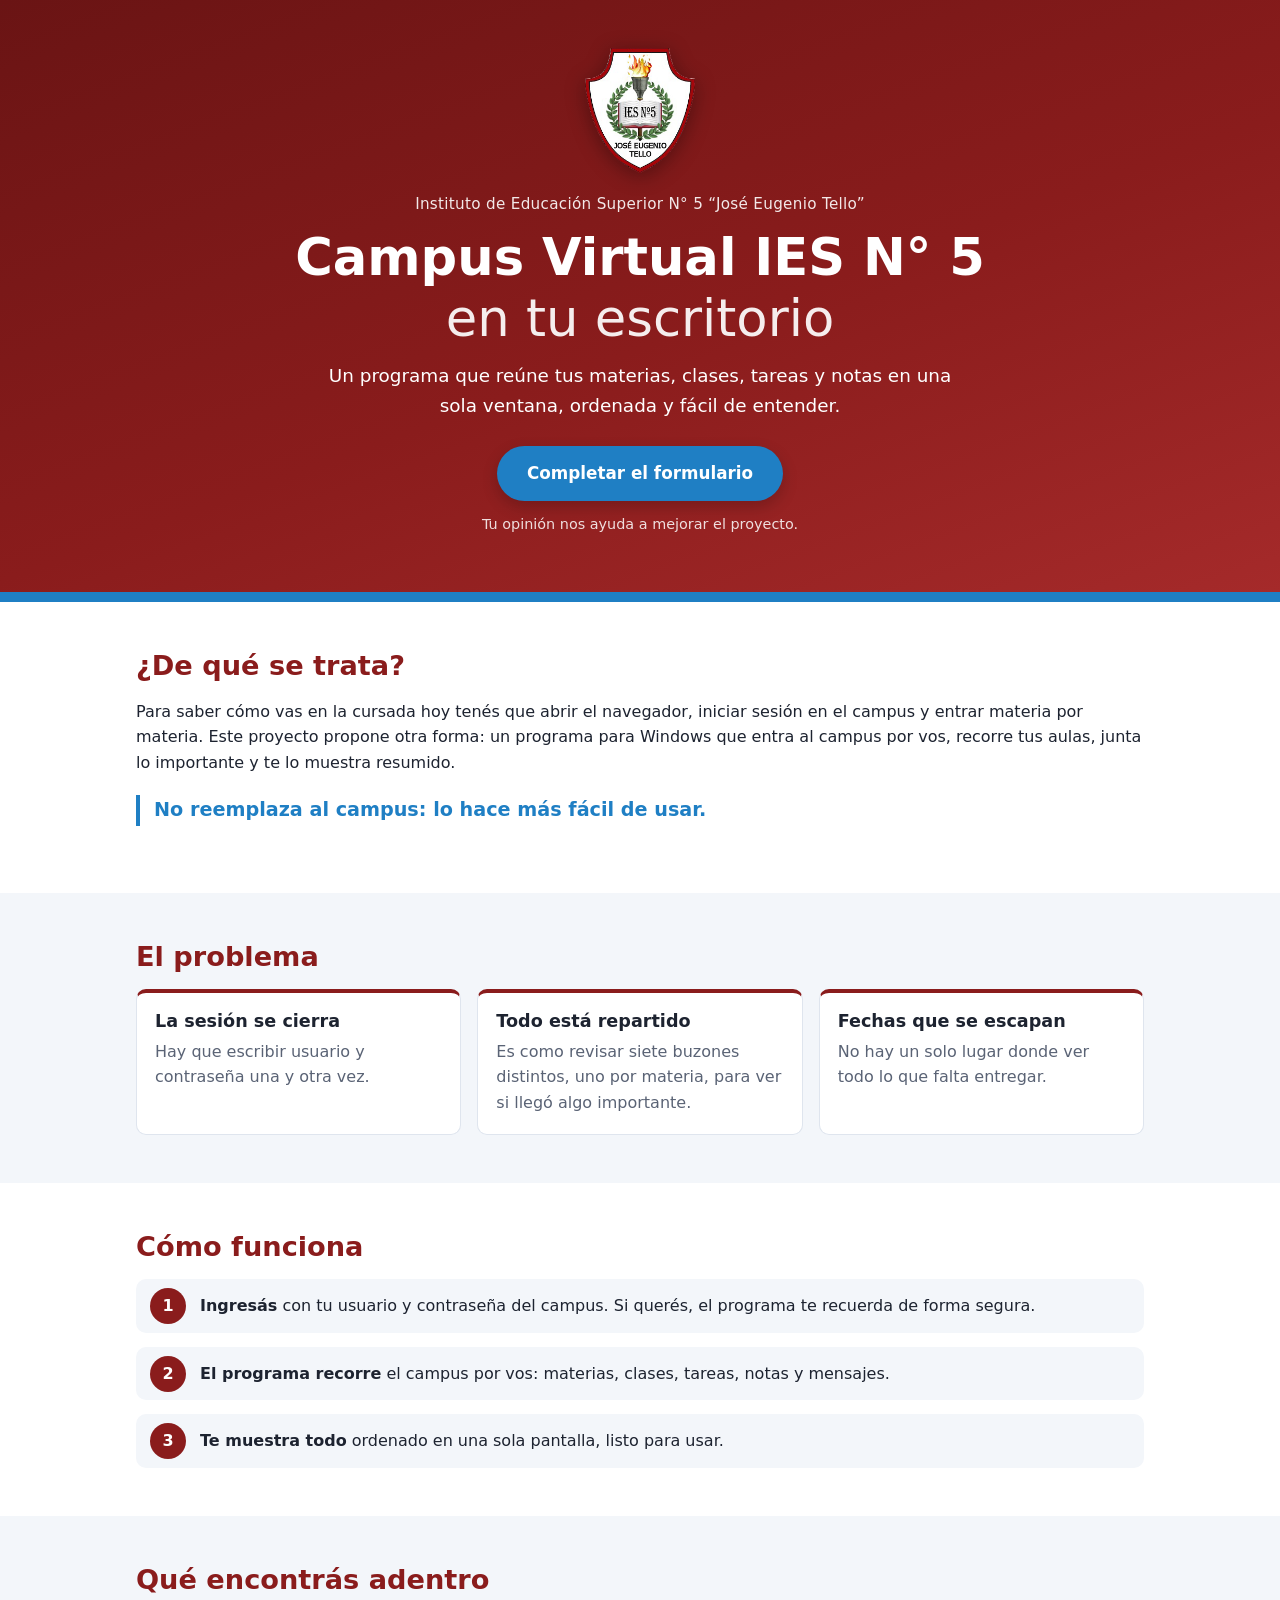
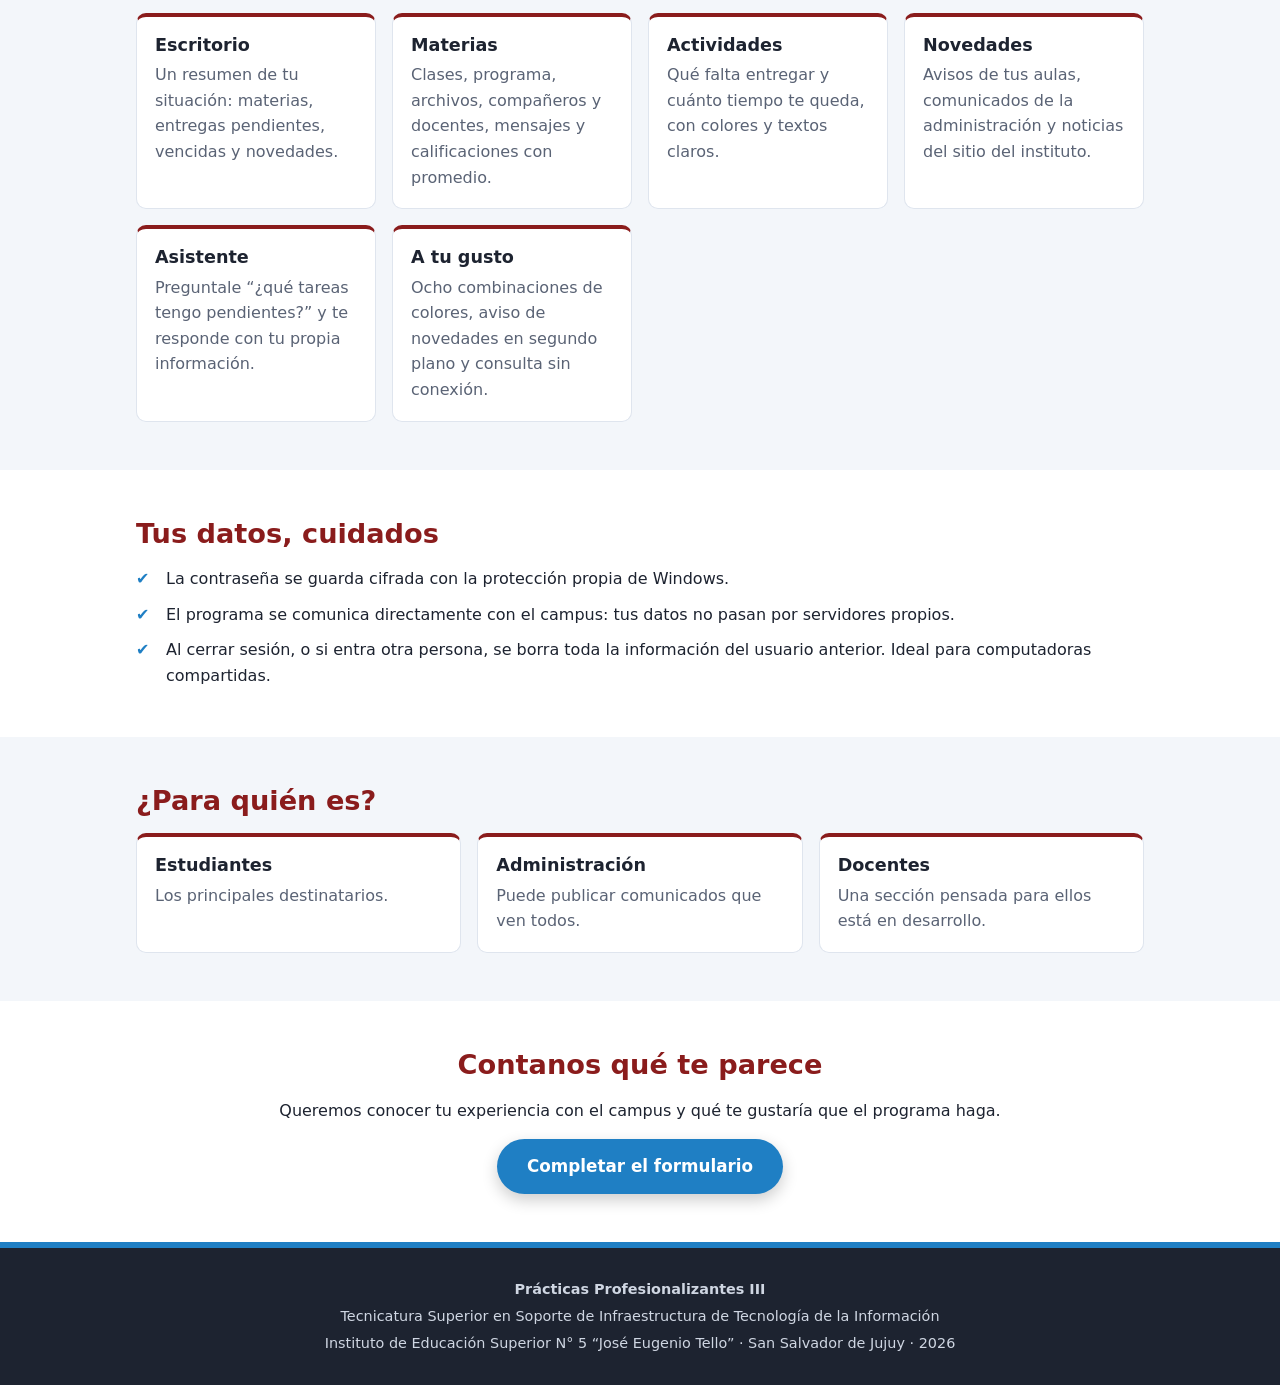
==== index.html @ 317dac7a "Página informativa del proyecto Campus Virtual IES N° 5 Co-Authored-By: Claude Opus 5.5 <noreply@ant" ====
<!doctype html>
<html lang="es">
<head>
<meta charset="utf-8">
<meta name="viewport" content="width=device-width, initial-scale=1">
<title>Campus Virtual IES N° 5 — Aplicación de escritorio</title>
<meta name="description" content="Proyecto de Prácticas Profesionalizantes III: una aplicación que reúne en una sola ventana el Campus Virtual del IES N° 5 José Eugenio Tello.">
<link rel="icon" href="escudo_ies5.png">
<link rel="stylesheet" href="estilos.css">
</head>
<body>

<header class="hero">
  <div class="contenedor hero__inner">
    <img class="hero__escudo" src="escudo_ies5.png" alt="Escudo del IES N° 5 José Eugenio Tello">
    <p class="hero__inst">Instituto de Educación Superior N° 5 “José Eugenio Tello”</p>
    <h1>Campus Virtual IES N° 5<br><span>en tu escritorio</span></h1>
    <p class="hero__lead">Un programa que reúne tus materias, clases, tareas y notas en una sola ventana, ordenada y fácil de entender.</p>
    <a class="boton" href="formulario.html">Completar el formulario</a>
    <p class="hero__nota">Tu opinión nos ayuda a mejorar el proyecto.</p>
  </div>
</header>

<main>
  <section class="contenedor seccion">
    <h2>¿De qué se trata?</h2>
    <p>Para saber cómo vas en la cursada hoy tenés que abrir el navegador, iniciar sesión en el campus y entrar materia por materia. Este proyecto propone otra forma: un programa para Windows que entra al campus por vos, recorre tus aulas, junta lo importante y te lo muestra resumido.</p>
    <p class="destacado">No reemplaza al campus: lo hace más fácil de usar.</p>
  </section>

  <section class="franja">
    <div class="contenedor">
      <h2>El problema</h2>
      <div class="grilla grilla--3">
        <article class="tarjeta"><h3>La sesión se cierra</h3><p>Hay que escribir usuario y contraseña una y otra vez.</p></article>
        <article class="tarjeta"><h3>Todo está repartido</h3><p>Es como revisar siete buzones distintos, uno por materia, para ver si llegó algo importante.</p></article>
        <article class="tarjeta"><h3>Fechas que se escapan</h3><p>No hay un solo lugar donde ver todo lo que falta entregar.</p></article>
      </div>
    </div>
  </section>

  <section class="contenedor seccion">
    <h2>Cómo funciona</h2>
    <ol class="pasos">
      <li><strong>Ingresás</strong> con tu usuario y contraseña del campus. Si querés, el programa te recuerda de forma segura.</li>
      <li><strong>El programa recorre</strong> el campus por vos: materias, clases, tareas, notas y mensajes.</li>
      <li><strong>Te muestra todo</strong> ordenado en una sola pantalla, listo para usar.</li>
    </ol>
  </section>

  <section class="franja">
    <div class="contenedor">
      <h2>Qué encontrás adentro</h2>
      <div class="grilla grilla--3">
        <article class="tarjeta"><h3>Escritorio</h3><p>Un resumen de tu situación: materias, entregas pendientes, vencidas y novedades.</p></article>
        <article class="tarjeta"><h3>Materias</h3><p>Clases, programa, archivos, compañeros y docentes, mensajes y calificaciones con promedio.</p></article>
        <article class="tarjeta"><h3>Actividades</h3><p>Qué falta entregar y cuánto tiempo te queda, con colores y textos claros.</p></article>
        <article class="tarjeta"><h3>Novedades</h3><p>Avisos de tus aulas, comunicados de la administración y noticias del sitio del instituto.</p></article>
        <article class="tarjeta"><h3>Asistente</h3><p>Preguntale “¿qué tareas tengo pendientes?” y te responde con tu propia información.</p></article>
        <article class="tarjeta"><h3>A tu gusto</h3><p>Ocho combinaciones de colores, aviso de novedades en segundo plano y consulta sin conexión.</p></article>
      </div>
    </div>
  </section>

  <section class="contenedor seccion">
    <h2>Tus datos, cuidados</h2>
    <ul class="lista-check">
      <li>La contraseña se guarda cifrada con la protección propia de Windows.</li>
      <li>El programa se comunica directamente con el campus: tus datos no pasan por servidores propios.</li>
      <li>Al cerrar sesión, o si entra otra persona, se borra toda la información del usuario anterior. Ideal para computadoras compartidas.</li>
    </ul>
  </section>

  <section class="franja">
    <div class="contenedor">
      <h2>¿Para quién es?</h2>
      <div class="grilla grilla--3">
        <article class="tarjeta"><h3>Estudiantes</h3><p>Los principales destinatarios.</p></article>
        <article class="tarjeta"><h3>Administración</h3><p>Puede publicar comunicados que ven todos.</p></article>
        <article class="tarjeta"><h3>Docentes</h3><p>Una sección pensada para ellos está en desarrollo.</p></article>
      </div>
    </div>
  </section>

  <section class="contenedor seccion cierre">
    <h2>Contanos qué te parece</h2>
    <p>Queremos conocer tu experiencia con el campus y qué te gustaría que el programa haga.</p>
    <a class="boton" href="formulario.html">Completar el formulario</a>
  </section>
</main>

<footer class="pie">
  <div class="contenedor">
    <p><strong>Prácticas Profesionalizantes III</strong></p>
    <p>Tecnicatura Superior en Soporte de Infraestructura de Tecnología de la Información</p>
    <p>Instituto de Educación Superior N° 5 “José Eugenio Tello” · San Salvador de Jujuy · 2026</p>
  </div>
</footer>

</body>
</html>
---- estilos.css ----
:root {
  --bordo: #8a1c1c;
  --bordo-osc: #6a1414;
  --azul: #1f7fc4;
  --azul-osc: #155f95;
  --texto: #1d2330;
  --suave: #5a6375;
  --fondo: #ffffff;
  --franja: #f3f6fa;
  --tarjeta: #ffffff;
  --borde: #dfe5ee;
}
@media (prefers-color-scheme: dark) {
  :root {
    --texto: #e9edf3;
    --suave: #a9b3c3;
    --fondo: #12161d;
    --franja: #1a2029;
    --tarjeta: #212835;
    --borde: #2f3846;
    --azul: #5aaee8;
  }
}

* { box-sizing: border-box; }
html { scroll-behavior: smooth; }
body {
  margin: 0;
  font-family: "Segoe UI", system-ui, -apple-system, Roboto, Arial, sans-serif;
  color: var(--texto);
  background: var(--fondo);
  line-height: 1.6;
}
.contenedor { max-width: 1040px; margin: 0 auto; padding: 0 16px; }
h1, h2, h3 { line-height: 1.2; }
h2 { font-size: 1.7rem; margin: 0 0 1rem; color: var(--bordo); }
@media (prefers-color-scheme: dark) { h2 { color: #e27a7a; } }
h3 { margin: 0 0 .4rem; font-size: 1.1rem; }

/* Portada */
.hero {
  background: linear-gradient(160deg, var(--bordo-osc), var(--bordo) 55%, #a52a2a);
  color: #fff;
  text-align: center;
  padding: 48px 0 56px;
  border-bottom: 10px solid #1f7fc4;
}
.hero__escudo { width: 110px; height: auto; filter: drop-shadow(0 4px 10px rgba(0,0,0,.35)); }
.hero__inst { margin: 12px 0 0; font-size: .95rem; opacity: .9; letter-spacing: .02em; }
.hero h1 { font-size: clamp(2rem, 6vw, 3.2rem); margin: 10px 0 12px; }
.hero h1 span { font-weight: 400; opacity: .92; }
.hero__lead { max-width: 640px; margin: 0 auto 26px; font-size: 1.15rem; }
.hero__nota { margin: 12px 0 0; font-size: .9rem; opacity: .85; }

.boton {
  display: inline-block;
  background: #1f7fc4;
  color: #fff;
  font-weight: 700;
  font-size: 1.05rem;
  padding: 14px 30px;
  border-radius: 999px;
  border: 0;
  text-decoration: none;
  cursor: pointer;
  box-shadow: 0 6px 16px rgba(0,0,0,.2);
  transition: transform .15s, background .15s;
}
.boton:hover { background: #155f95; transform: translateY(-2px); }
.boton:focus-visible { outline: 3px solid #ffd54a; outline-offset: 3px; }

.seccion { padding: 48px 16px; }
.franja { background: var(--franja); padding: 48px 0; }
.destacado {
  font-weight: 700; font-size: 1.2rem; color: var(--azul);
  border-left: 4px solid var(--azul); padding-left: 14px;
}

.grilla { display: grid; gap: 16px; }
.grilla--3 { grid-template-columns: repeat(auto-fit, minmax(220px, 1fr)); }
.tarjeta {
  background: var(--tarjeta);
  border: 1px solid var(--borde);
  border-top: 4px solid var(--bordo);
  border-radius: 10px;
  padding: 18px;
}
.tarjeta p { margin: 0; color: var(--suave); }

.pasos { counter-reset: paso; list-style: none; padding: 0; margin: 0; display: grid; gap: 14px; }
.pasos li { counter-increment: paso; position: relative; padding: 14px 16px 14px 64px; background: var(--franja); border-radius: 10px; }
.pasos li::before {
  content: counter(paso);
  position: absolute; left: 14px; top: 50%; transform: translateY(-50%);
  width: 36px; height: 36px; border-radius: 50%;
  background: var(--bordo); color: #fff; font-weight: 700;
  display: grid; place-items: center;
}

.lista-check { list-style: none; padding: 0; margin: 0; display: grid; gap: 10px; }
.lista-check li { padding-left: 30px; position: relative; }
.lista-check li::before { content: "✔"; position: absolute; left: 0; color: var(--azul); font-weight: 700; }

.cierre { text-align: center; }

.pie { background: #1d2330; color: #cfd6e2; text-align: center; padding: 26px 0; font-size: .9rem; border-top: 6px solid #1f7fc4; }
.pie p { margin: 4px 0; }

/* Formulario */
.barra { background: var(--bordo); color: #fff; }
.barra__inner { display: flex; align-items: center; gap: 12px; padding: 10px 16px; }
.barra__escudo { width: 34px; height: auto; }
.barra__titulo { font-weight: 700; }
.barra__volver { color: #fff; text-decoration: none; margin-right: auto; font-weight: 600; }
.form-titulo { color: var(--bordo); margin-top: 0; }
.aviso {
  background: #fff4d6; color: #5c4300; border: 1px solid #f0d58a;
  padding: 12px 14px; border-radius: 8px;
}
.form { display: grid; gap: 20px; max-width: 720px; }
fieldset { border: 1px solid var(--borde); border-radius: 10px; padding: 16px; margin: 0; display: grid; gap: 12px; background: var(--tarjeta); }
legend { font-weight: 700; padding: 0 6px; color: var(--azul); }
label { display: grid; gap: 4px; font-weight: 600; }
.opciones { display: flex; flex-wrap: wrap; gap: 8px 18px; }
.opciones label { display: flex; align-items: center; gap: 6px; font-weight: 400; }
.pregunta { margin: 4px 0 0; font-weight: 600; }
input[type="text"], select, textarea {
  font: inherit; padding: 10px 12px; border: 1px solid var(--borde); border-radius: 8px;
  background: var(--fondo); color: var(--texto); width: 100%;
}
.form .boton { justify-self: start; }
.estado { font-weight: 600; color: var(--azul); margin: 0; }
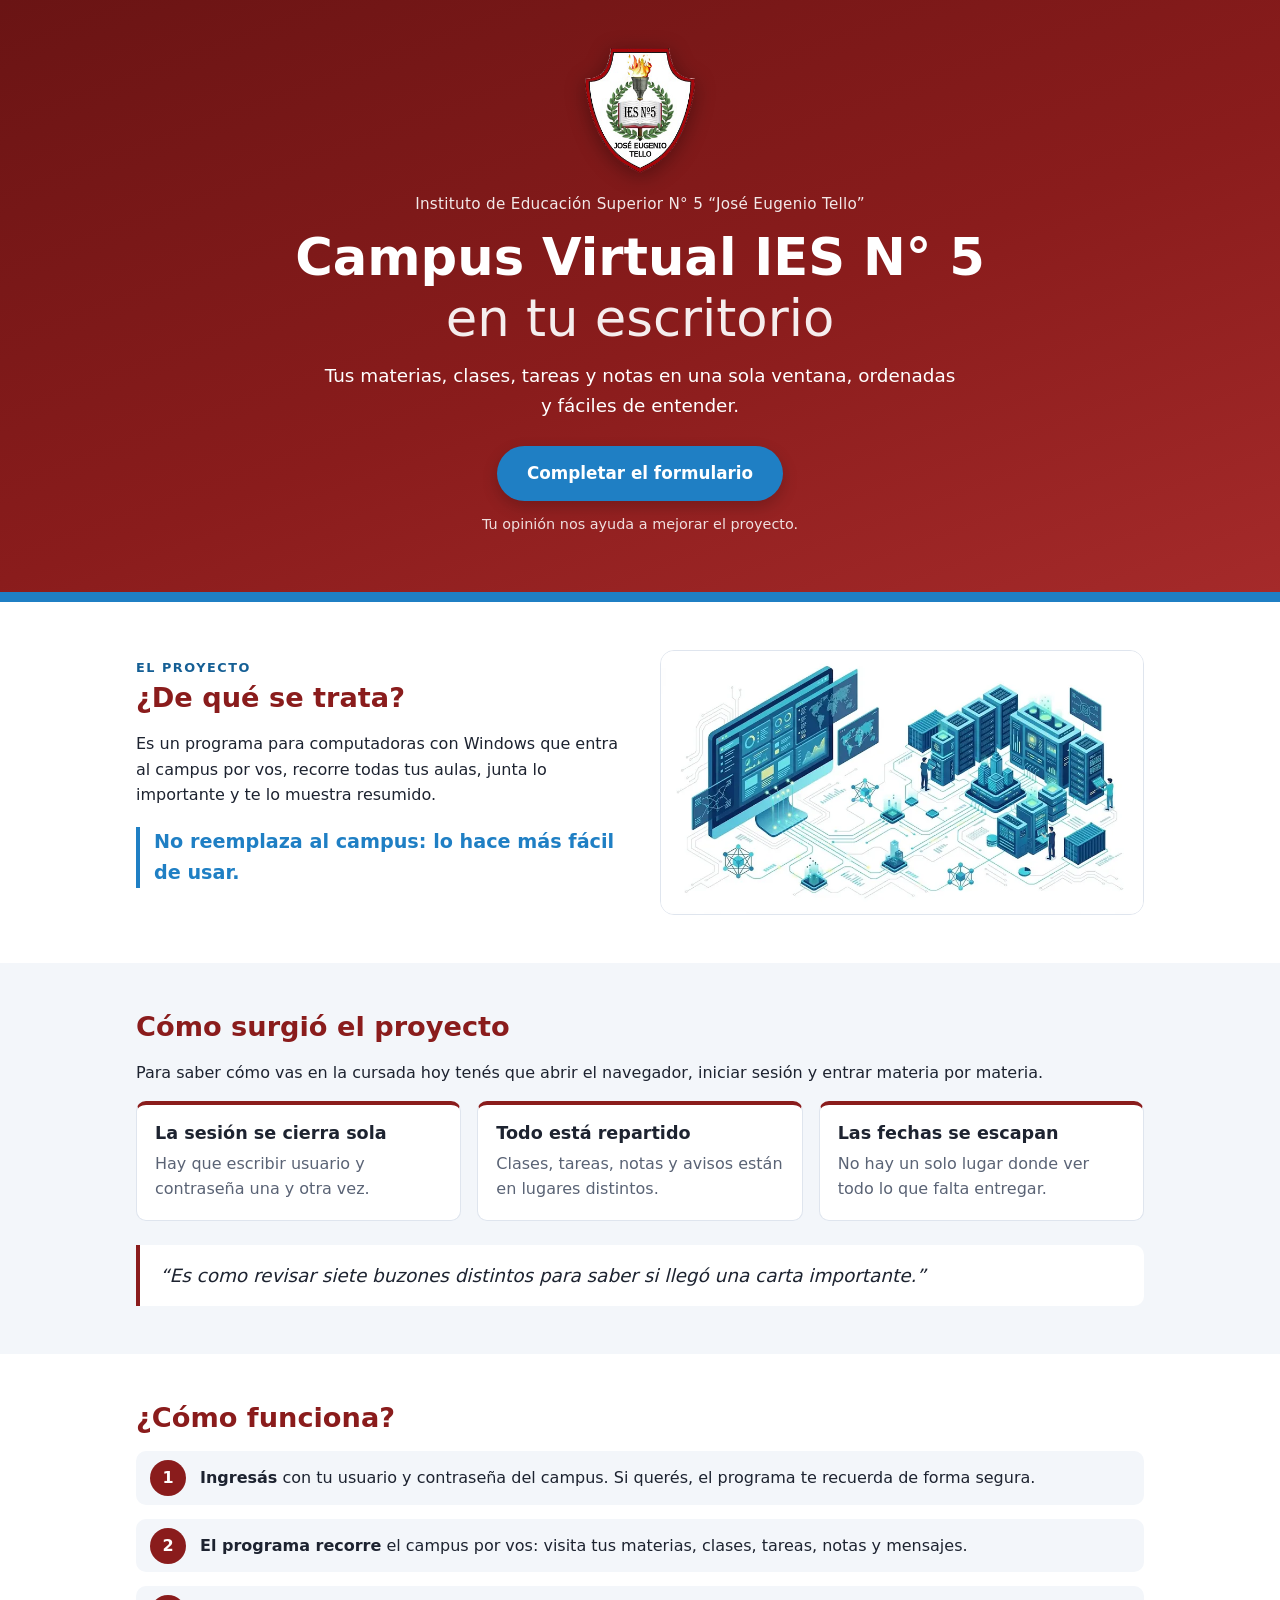
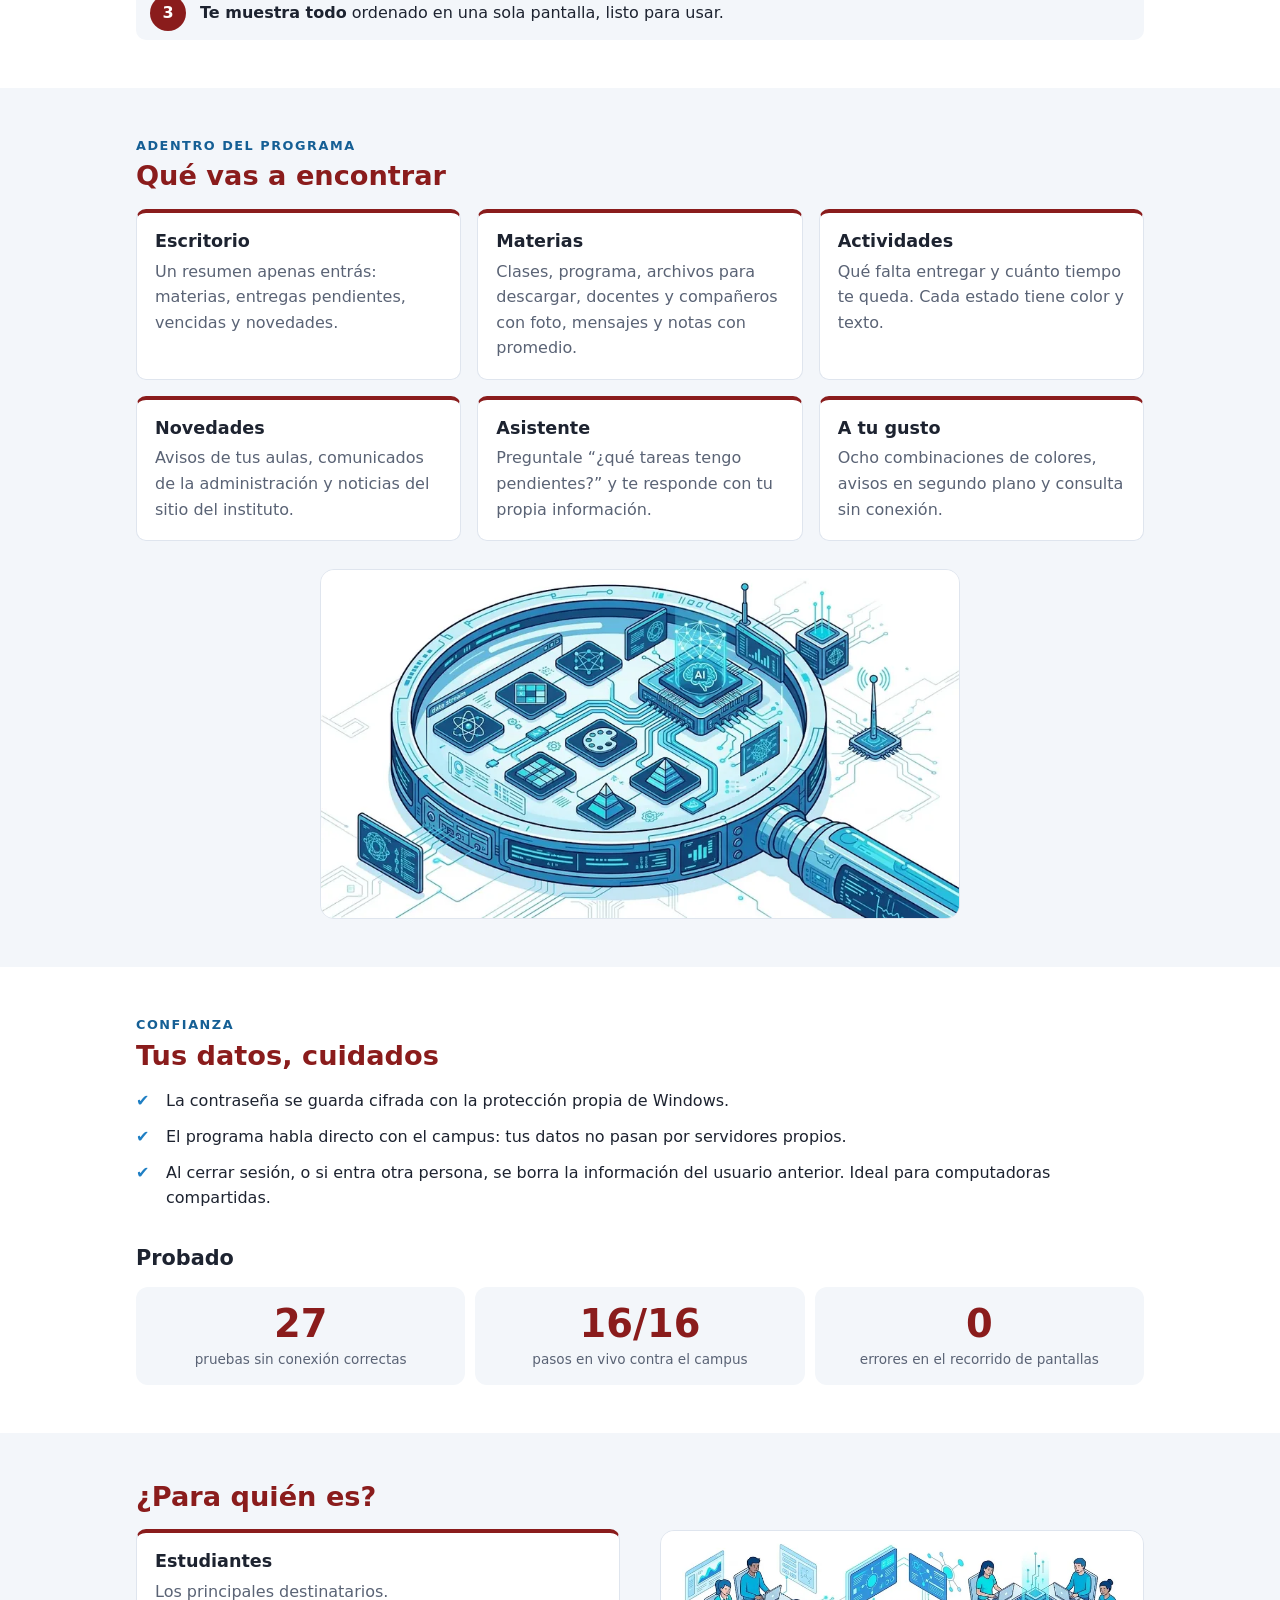
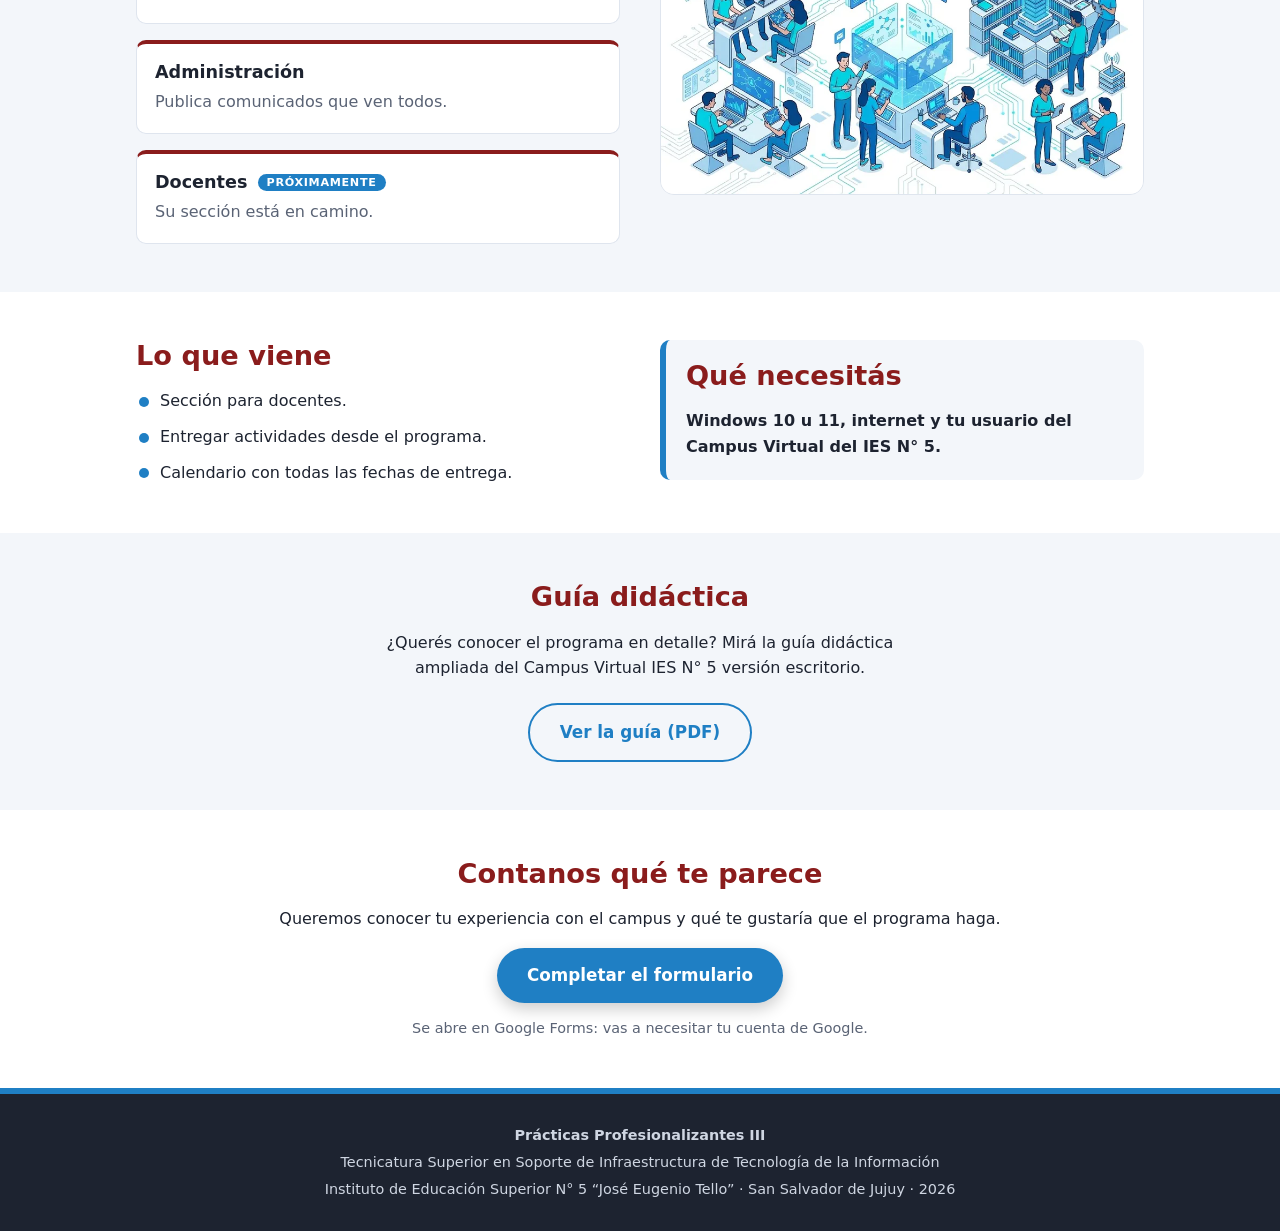
==== commit 139fa47b: "Contenido del trifolio, guía didáctica y formulario de Google Forms - Agrega a la página el contenid" ====
--- a/index.html
+++ b/index.html
@@ -3,8 +3,8 @@
 <head>
 <meta charset="utf-8">
 <meta name="viewport" content="width=device-width, initial-scale=1">
-<title>Campus Virtual IES N° 5 — Aplicación de escritorio</title>
-<meta name="description" content="Proyecto de Prácticas Profesionalizantes III: una aplicación que reúne en una sola ventana el Campus Virtual del IES N° 5 José Eugenio Tello.">
+<title>Campus Virtual IES N°&nbsp;5 — Aplicación de escritorio</title>
+<meta name="description" content="Proyecto de Prácticas Profesionalizantes III: una aplicación que reúne en una sola ventana el Campus Virtual del IES N°&nbsp;5 José Eugenio Tello.">
 <link rel="icon" href="escudo_ies5.png">
 <link rel="stylesheet" href="estilos.css">
 </head>
@@ -12,10 +12,10 @@
 
 <header class="hero">
   <div class="contenedor hero__inner">
-    <img class="hero__escudo" src="escudo_ies5.png" alt="Escudo del IES N° 5 José Eugenio Tello">
-    <p class="hero__inst">Instituto de Educación Superior N° 5 “José Eugenio Tello”</p>
-    <h1>Campus Virtual IES N° 5<br><span>en tu escritorio</span></h1>
-    <p class="hero__lead">Un programa que reúne tus materias, clases, tareas y notas en una sola ventana, ordenada y fácil de entender.</p>
+    <img class="hero__escudo" src="escudo_ies5.png" alt="Escudo del IES N°&nbsp;5 José Eugenio Tello">
+    <p class="hero__inst">Instituto de Educación Superior N°&nbsp;5 “José Eugenio Tello”</p>
+    <h1>Campus Virtual IES&nbsp;N°&nbsp;5<br><span>en tu escritorio</span></h1>
+    <p class="hero__lead">Tus materias, clases, tareas y notas en una sola ventana, ordenadas y fáciles de entender.</p>
     <a class="boton" href="formulario.html">Completar el formulario</a>
     <p class="hero__nota">Tu opinión nos ayuda a mejorar el proyecto.</p>
   </div>
@@ -23,62 +23,114 @@
 
 <main>
   <section class="contenedor seccion">
-    <h2>¿De qué se trata?</h2>
-    <p>Para saber cómo vas en la cursada hoy tenés que abrir el navegador, iniciar sesión en el campus y entrar materia por materia. Este proyecto propone otra forma: un programa para Windows que entra al campus por vos, recorre tus aulas, junta lo importante y te lo muestra resumido.</p>
-    <p class="destacado">No reemplaza al campus: lo hace más fácil de usar.</p>
+    <div class="dos-col">
+      <div>
+        <p class="etiqueta">El proyecto</p>
+        <h2>¿De qué se trata?</h2>
+        <p>Es un programa para computadoras con Windows que entra al campus por vos, recorre todas tus aulas, junta lo importante y te lo muestra resumido.</p>
+        <p class="destacado">No reemplaza al campus: lo hace más fácil de usar.</p>
+      </div>
+      <figure class="ilustracion">
+        <img src="ilustracion_proyecto.webp" width="900" height="491" alt="">
+      </figure>
+    </div>
   </section>
 
   <section class="franja">
     <div class="contenedor">
-      <h2>El problema</h2>
+      <h2>Cómo surgió el proyecto</h2>
+      <p>Para saber cómo vas en la cursada hoy tenés que abrir el navegador, iniciar sesión y entrar materia por materia.</p>
       <div class="grilla grilla--3">
-        <article class="tarjeta"><h3>La sesión se cierra</h3><p>Hay que escribir usuario y contraseña una y otra vez.</p></article>
-        <article class="tarjeta"><h3>Todo está repartido</h3><p>Es como revisar siete buzones distintos, uno por materia, para ver si llegó algo importante.</p></article>
-        <article class="tarjeta"><h3>Fechas que se escapan</h3><p>No hay un solo lugar donde ver todo lo que falta entregar.</p></article>
+        <article class="tarjeta"><h3>La sesión se cierra sola</h3><p>Hay que escribir usuario y contraseña una y otra vez.</p></article>
+        <article class="tarjeta"><h3>Todo está repartido</h3><p>Clases, tareas, notas y avisos están en lugares distintos.</p></article>
+        <article class="tarjeta"><h3>Las fechas se escapan</h3><p>No hay un solo lugar donde ver todo lo que falta entregar.</p></article>
       </div>
+      <blockquote class="cita"><p>“Es como revisar siete buzones distintos para saber si llegó una carta importante.”</p></blockquote>
     </div>
   </section>
 
   <section class="contenedor seccion">
-    <h2>Cómo funciona</h2>
+    <h2>¿Cómo funciona?</h2>
     <ol class="pasos">
       <li><strong>Ingresás</strong> con tu usuario y contraseña del campus. Si querés, el programa te recuerda de forma segura.</li>
-      <li><strong>El programa recorre</strong> el campus por vos: materias, clases, tareas, notas y mensajes.</li>
+      <li><strong>El programa recorre</strong> el campus por vos: visita tus materias, clases, tareas, notas y mensajes.</li>
       <li><strong>Te muestra todo</strong> ordenado en una sola pantalla, listo para usar.</li>
     </ol>
   </section>
 
   <section class="franja">
     <div class="contenedor">
-      <h2>Qué encontrás adentro</h2>
+      <p class="etiqueta">Adentro del programa</p>
+      <h2>Qué vas a encontrar</h2>
       <div class="grilla grilla--3">
-        <article class="tarjeta"><h3>Escritorio</h3><p>Un resumen de tu situación: materias, entregas pendientes, vencidas y novedades.</p></article>
-        <article class="tarjeta"><h3>Materias</h3><p>Clases, programa, archivos, compañeros y docentes, mensajes y calificaciones con promedio.</p></article>
-        <article class="tarjeta"><h3>Actividades</h3><p>Qué falta entregar y cuánto tiempo te queda, con colores y textos claros.</p></article>
+        <article class="tarjeta"><h3>Escritorio</h3><p>Un resumen apenas entrás: materias, entregas pendientes, vencidas y novedades.</p></article>
+        <article class="tarjeta"><h3>Materias</h3><p>Clases, programa, archivos para descargar, docentes y compañeros con foto, mensajes y notas con promedio.</p></article>
+        <article class="tarjeta"><h3>Actividades</h3><p>Qué falta entregar y cuánto tiempo te queda. Cada estado tiene color y texto.</p></article>
         <article class="tarjeta"><h3>Novedades</h3><p>Avisos de tus aulas, comunicados de la administración y noticias del sitio del instituto.</p></article>
         <article class="tarjeta"><h3>Asistente</h3><p>Preguntale “¿qué tareas tengo pendientes?” y te responde con tu propia información.</p></article>
-        <article class="tarjeta"><h3>A tu gusto</h3><p>Ocho combinaciones de colores, aviso de novedades en segundo plano y consulta sin conexión.</p></article>
+        <article class="tarjeta"><h3>A tu gusto</h3><p>Ocho combinaciones de colores, avisos en segundo plano y consulta sin conexión.</p></article>
+      </div>
+      <figure class="ilustracion ilustracion--ancha">
+        <img src="ilustracion_programa.webp" width="900" height="491" alt="" loading="lazy">
+      </figure>
+    </div>
+  </section>
+
+  <section class="contenedor seccion">
+    <p class="etiqueta">Confianza</p>
+    <h2>Tus datos, cuidados</h2>
+    <ul class="lista-check">
+      <li>La contraseña se guarda cifrada con la protección propia de Windows.</li>
+      <li>El programa habla directo con el campus: tus datos no pasan por servidores propios.</li>
+      <li>Al cerrar sesión, o si entra otra persona, se borra la información del usuario anterior. Ideal para computadoras compartidas.</li>
+    </ul>
+
+    <h3 class="subtitulo">Probado</h3>
+    <div class="cifras">
+      <div class="cifra"><strong>27</strong><span>pruebas sin conexión correctas</span></div>
+      <div class="cifra"><strong>16/16</strong><span>pasos en vivo contra el campus</span></div>
+      <div class="cifra"><strong>0</strong><span>errores en el recorrido de pantallas</span></div>
+    </div>
+  </section>
+
+  <section class="franja">
+    <div class="contenedor dos-col">
+      <div>
+        <h2>¿Para quién es?</h2>
+        <div class="grilla">
+          <article class="tarjeta"><h3>Estudiantes</h3><p>Los principales destinatarios.</p></article>
+          <article class="tarjeta"><h3>Administración</h3><p>Publica comunicados que ven todos.</p></article>
+          <article class="tarjeta"><h3>Docentes <span class="insignia">Próximamente</span></h3><p>Su sección está en camino.</p></article>
+        </div>
+      </div>
+      <figure class="ilustracion">
+        <img src="ilustracion_personas.webp" width="900" height="491" alt="" loading="lazy">
+      </figure>
+    </div>
+  </section>
+
+  <section class="contenedor seccion">
+    <div class="dos-col dos-col--arriba">
+      <div>
+        <h2>Lo que viene</h2>
+        <ul class="lista-punto">
+          <li>Sección para docentes.</li>
+          <li>Entregar actividades desde el programa.</li>
+          <li>Calendario con todas las fechas de entrega.</li>
+        </ul>
+      </div>
+      <div class="requisitos">
+        <h2>Qué necesitás</h2>
+        <p>Windows 10 u 11, internet y tu usuario del Campus Virtual del IES N°&nbsp;5.</p>
       </div>
     </div>
   </section>
 
-  <section class="contenedor seccion">
-    <h2>Tus datos, cuidados</h2>
-    <ul class="lista-check">
-      <li>La contraseña se guarda cifrada con la protección propia de Windows.</li>
-      <li>El programa se comunica directamente con el campus: tus datos no pasan por servidores propios.</li>
-      <li>Al cerrar sesión, o si entra otra persona, se borra toda la información del usuario anterior. Ideal para computadoras compartidas.</li>
-    </ul>
-  </section>
-
   <section class="franja">
-    <div class="contenedor">
-      <h2>¿Para quién es?</h2>
-      <div class="grilla grilla--3">
-        <article class="tarjeta"><h3>Estudiantes</h3><p>Los principales destinatarios.</p></article>
-        <article class="tarjeta"><h3>Administración</h3><p>Puede publicar comunicados que ven todos.</p></article>
-        <article class="tarjeta"><h3>Docentes</h3><p>Una sección pensada para ellos está en desarrollo.</p></article>
-      </div>
+    <div class="contenedor guia">
+      <h2>Guía didáctica</h2>
+      <p>¿Querés conocer el programa en detalle? Mirá la guía didáctica ampliada del Campus Virtual IES N°&nbsp;5 versión escritorio.</p>
+      <a class="boton boton--sec" href="https://drive.google.com/file/d/1tXfdkvWRsdrG9CjEgsw6yrr7zQtZnxk8/view?usp=sharing" target="_blank" rel="noopener">Ver la guía (PDF)</a>
     </div>
   </section>
 
@@ -86,6 +138,7 @@
     <h2>Contanos qué te parece</h2>
     <p>Queremos conocer tu experiencia con el campus y qué te gustaría que el programa haga.</p>
     <a class="boton" href="formulario.html">Completar el formulario</a>
+    <p class="cierre__nota">Se abre en Google Forms: vas a necesitar tu cuenta de Google.</p>
   </section>
 </main>
 
@@ -93,7 +146,7 @@
   <div class="contenedor">
     <p><strong>Prácticas Profesionalizantes III</strong></p>
     <p>Tecnicatura Superior en Soporte de Infraestructura de Tecnología de la Información</p>
-    <p>Instituto de Educación Superior N° 5 “José Eugenio Tello” · San Salvador de Jujuy · 2026</p>
+    <p>Instituto de Educación Superior N°&nbsp;5 “José Eugenio Tello” · San Salvador de Jujuy · 2026</p>
   </div>
 </footer>
 
--- a/estilos.css
+++ b/estilos.css
@@ -77,7 +77,7 @@
 }
 
 .grilla { display: grid; gap: 16px; }
-.grilla--3 { grid-template-columns: repeat(auto-fit, minmax(220px, 1fr)); }
+.grilla--3 { grid-template-columns: repeat(auto-fit, minmax(max(220px, calc((100% - 32px) / 3)), 1fr)); }
 .tarjeta {
   background: var(--tarjeta);
   border: 1px solid var(--borde);
@@ -102,6 +102,61 @@
 .lista-check li::before { content: "✔"; position: absolute; left: 0; color: var(--azul); font-weight: 700; }
 
 .cierre { text-align: center; }
+.cierre__nota { margin: 14px 0 0; font-size: .9rem; color: var(--suave); }
+
+img { max-width: 100%; height: auto; }
+
+.etiqueta {
+  margin: 0 0 4px; font-size: .8rem; font-weight: 700;
+  letter-spacing: .12em; text-transform: uppercase; color: var(--azul-osc);
+}
+@media (prefers-color-scheme: dark) { .etiqueta { color: var(--azul); } }
+.subtitulo { font-size: 1.3rem; margin: 2.2rem 0 1rem; }
+
+.dos-col { display: grid; gap: 28px; align-items: center; }
+.dos-col--arriba { align-items: start; }
+@media (min-width: 760px) { .dos-col { grid-template-columns: 1fr 1fr; gap: 40px; } }
+
+.ilustracion { margin: 0; background: #fff; border: 1px solid var(--borde); border-radius: 14px; overflow: hidden; }
+.ilustracion img { display: block; width: 100%; }
+.ilustracion--ancha { max-width: 640px; margin: 28px auto 0; }
+
+.cita {
+  margin: 24px 0 0; padding: 16px 20px;
+  background: var(--tarjeta); border-left: 4px solid var(--bordo); border-radius: 0 10px 10px 0;
+  font-size: 1.15rem; font-style: italic;
+}
+.cita p { margin: 0; }
+
+.cifras { display: grid; grid-template-columns: repeat(3, 1fr); gap: 10px; }
+.cifra { background: var(--franja); border-radius: 12px; padding: 16px 8px; text-align: center; }
+.cifra strong { display: block; font-size: clamp(1.6rem, 7vw, 2.4rem); line-height: 1.1; color: var(--bordo); }
+.cifra span { display: block; margin-top: 6px; font-size: .85rem; line-height: 1.3; color: var(--suave); }
+@media (prefers-color-scheme: dark) { .cifra strong { color: #e27a7a; } }
+
+.insignia {
+  display: inline-block; vertical-align: middle; margin-left: 4px; padding: 2px 9px;
+  background: #1f7fc4; color: #fff; border-radius: 999px;
+  font-size: .7rem; font-weight: 700; letter-spacing: .06em; text-transform: uppercase;
+}
+
+.lista-punto { list-style: none; padding: 0; margin: 0; display: grid; gap: 10px; }
+.lista-punto li { padding-left: 24px; position: relative; }
+.lista-punto li::before {
+  content: ""; position: absolute; left: 3px; top: .55em;
+  width: 10px; height: 10px; border-radius: 50%; background: var(--azul);
+}
+
+.requisitos {
+  background: var(--franja); border-left: 6px solid var(--azul);
+  border-radius: 10px; padding: 20px;
+}
+.requisitos p { margin: 0; font-weight: 600; }
+
+.guia { text-align: center; }
+.guia p { max-width: 560px; margin: 0 auto 22px; }
+.boton--sec { background: transparent; color: var(--azul); border: 2px solid var(--azul); box-shadow: none; }
+.boton--sec:hover { background: var(--azul); color: var(--fondo); }
 
 .pie { background: #1d2330; color: #cfd6e2; text-align: center; padding: 26px 0; font-size: .9rem; border-top: 6px solid #1f7fc4; }
 .pie p { margin: 4px 0; }
@@ -113,20 +168,4 @@
 .barra__titulo { font-weight: 700; }
 .barra__volver { color: #fff; text-decoration: none; margin-right: auto; font-weight: 600; }
 .form-titulo { color: var(--bordo); margin-top: 0; }
-.aviso {
-  background: #fff4d6; color: #5c4300; border: 1px solid #f0d58a;
-  padding: 12px 14px; border-radius: 8px;
-}
-.form { display: grid; gap: 20px; max-width: 720px; }
-fieldset { border: 1px solid var(--borde); border-radius: 10px; padding: 16px; margin: 0; display: grid; gap: 12px; background: var(--tarjeta); }
-legend { font-weight: 700; padding: 0 6px; color: var(--azul); }
-label { display: grid; gap: 4px; font-weight: 600; }
-.opciones { display: flex; flex-wrap: wrap; gap: 8px 18px; }
-.opciones label { display: flex; align-items: center; gap: 6px; font-weight: 400; }
-.pregunta { margin: 4px 0 0; font-weight: 600; }
-input[type="text"], select, textarea {
-  font: inherit; padding: 10px 12px; border: 1px solid var(--borde); border-radius: 8px;
-  background: var(--fondo); color: var(--texto); width: 100%;
-}
-.form .boton { justify-self: start; }
-.estado { font-weight: 600; color: var(--azul); margin: 0; }
+.seccion a:not(.boton) { color: var(--azul); font-weight: 600; }
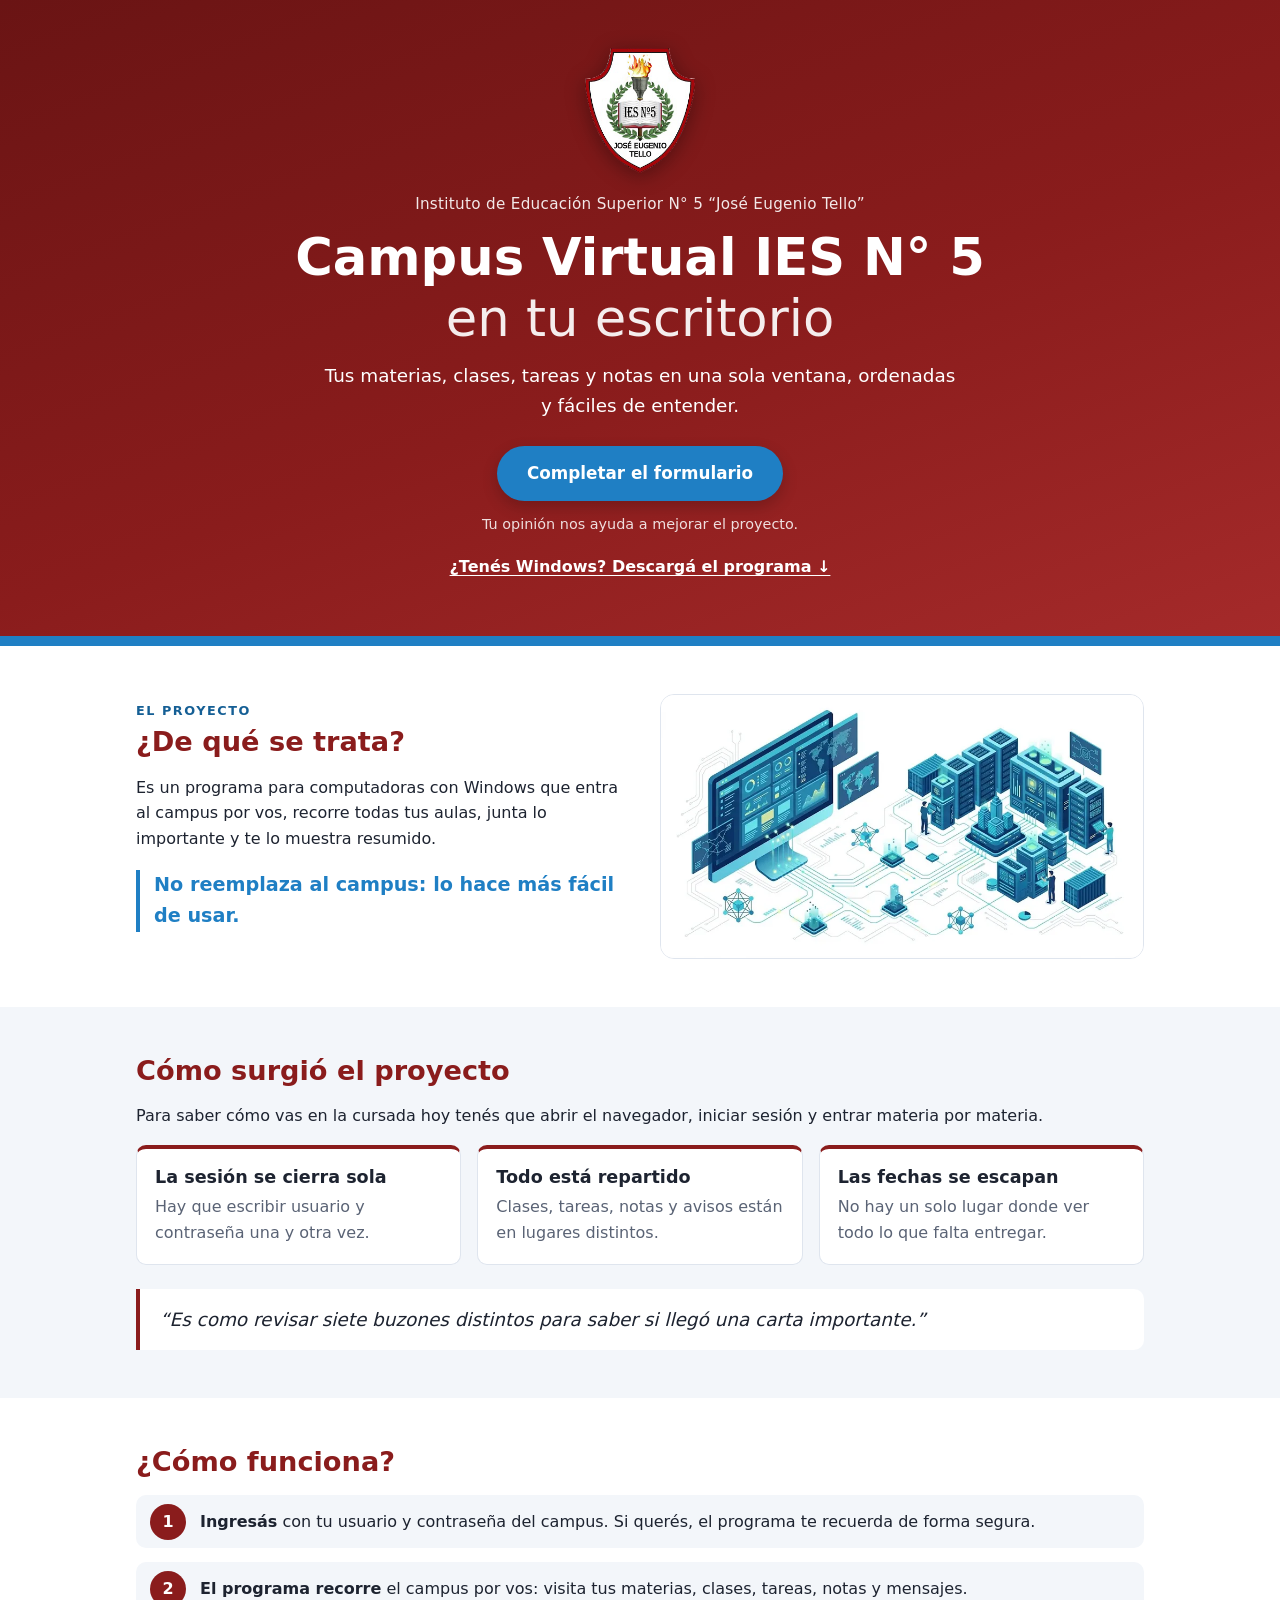
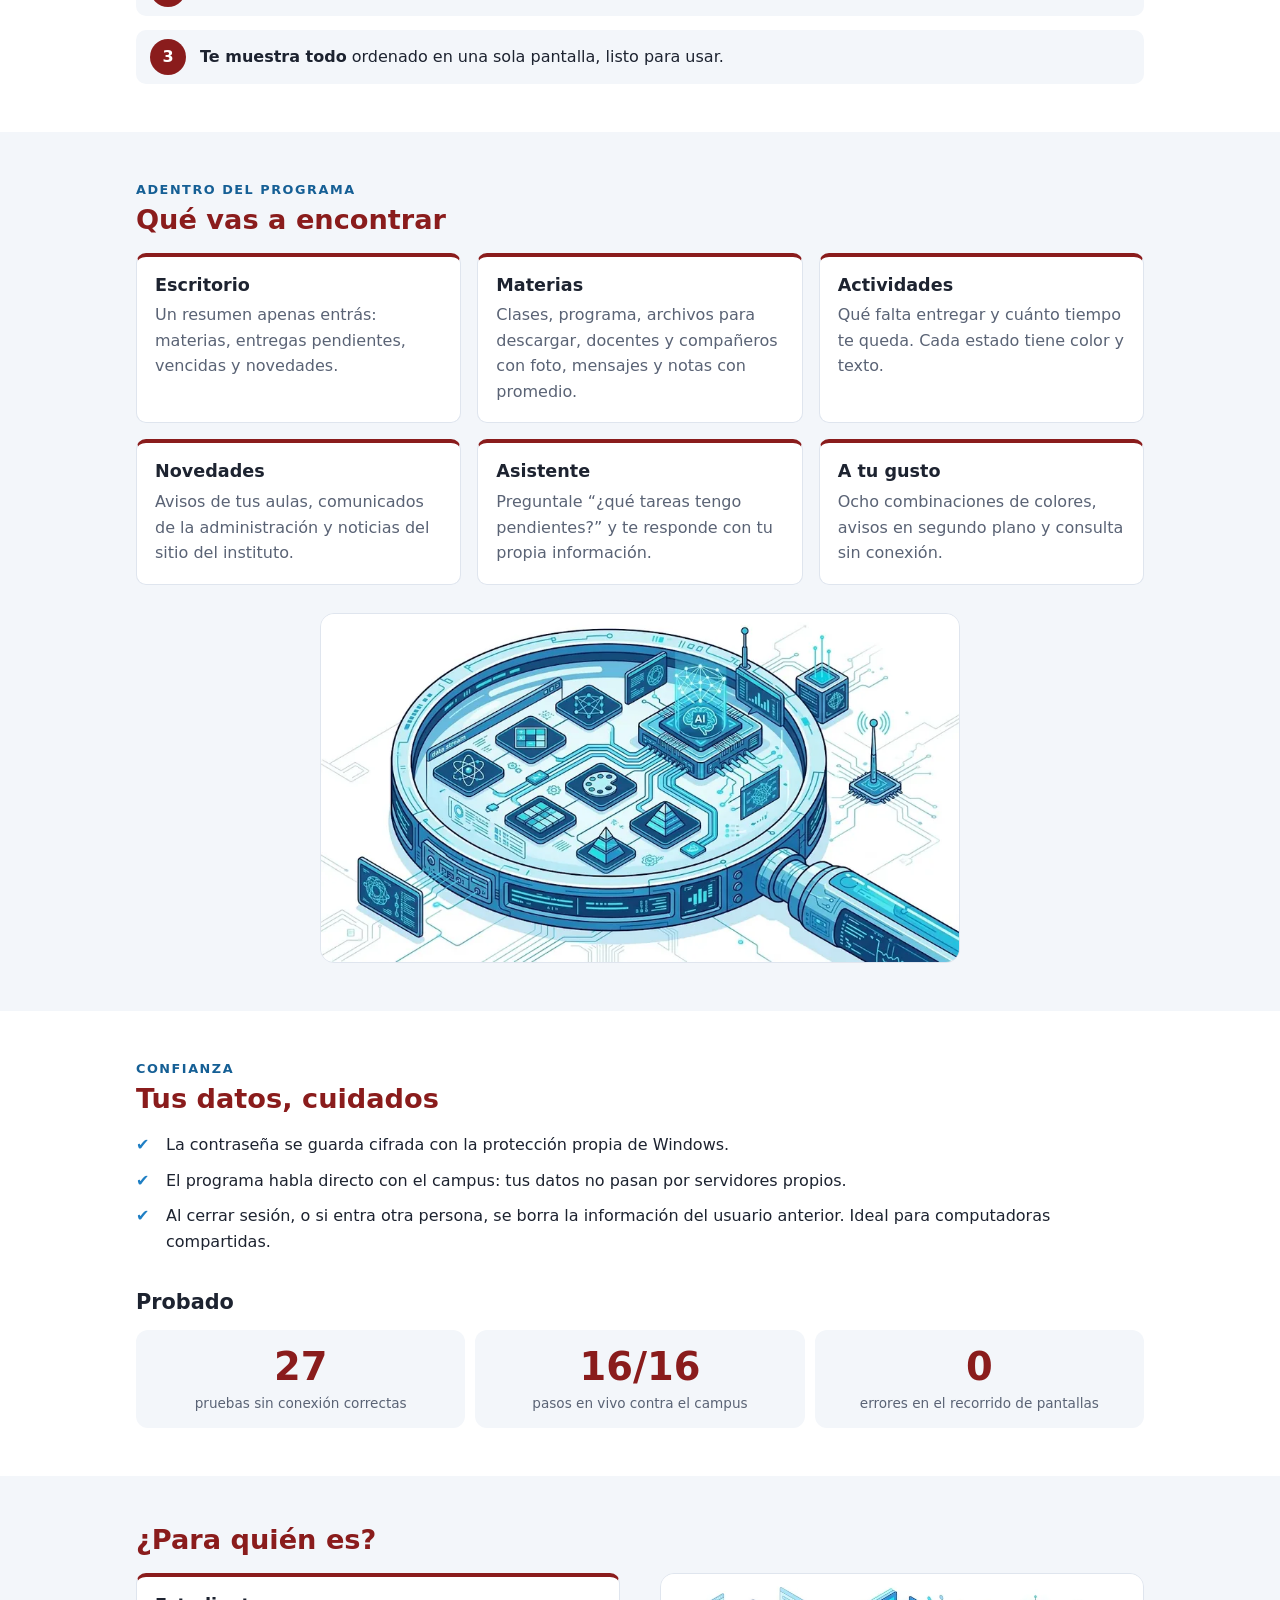
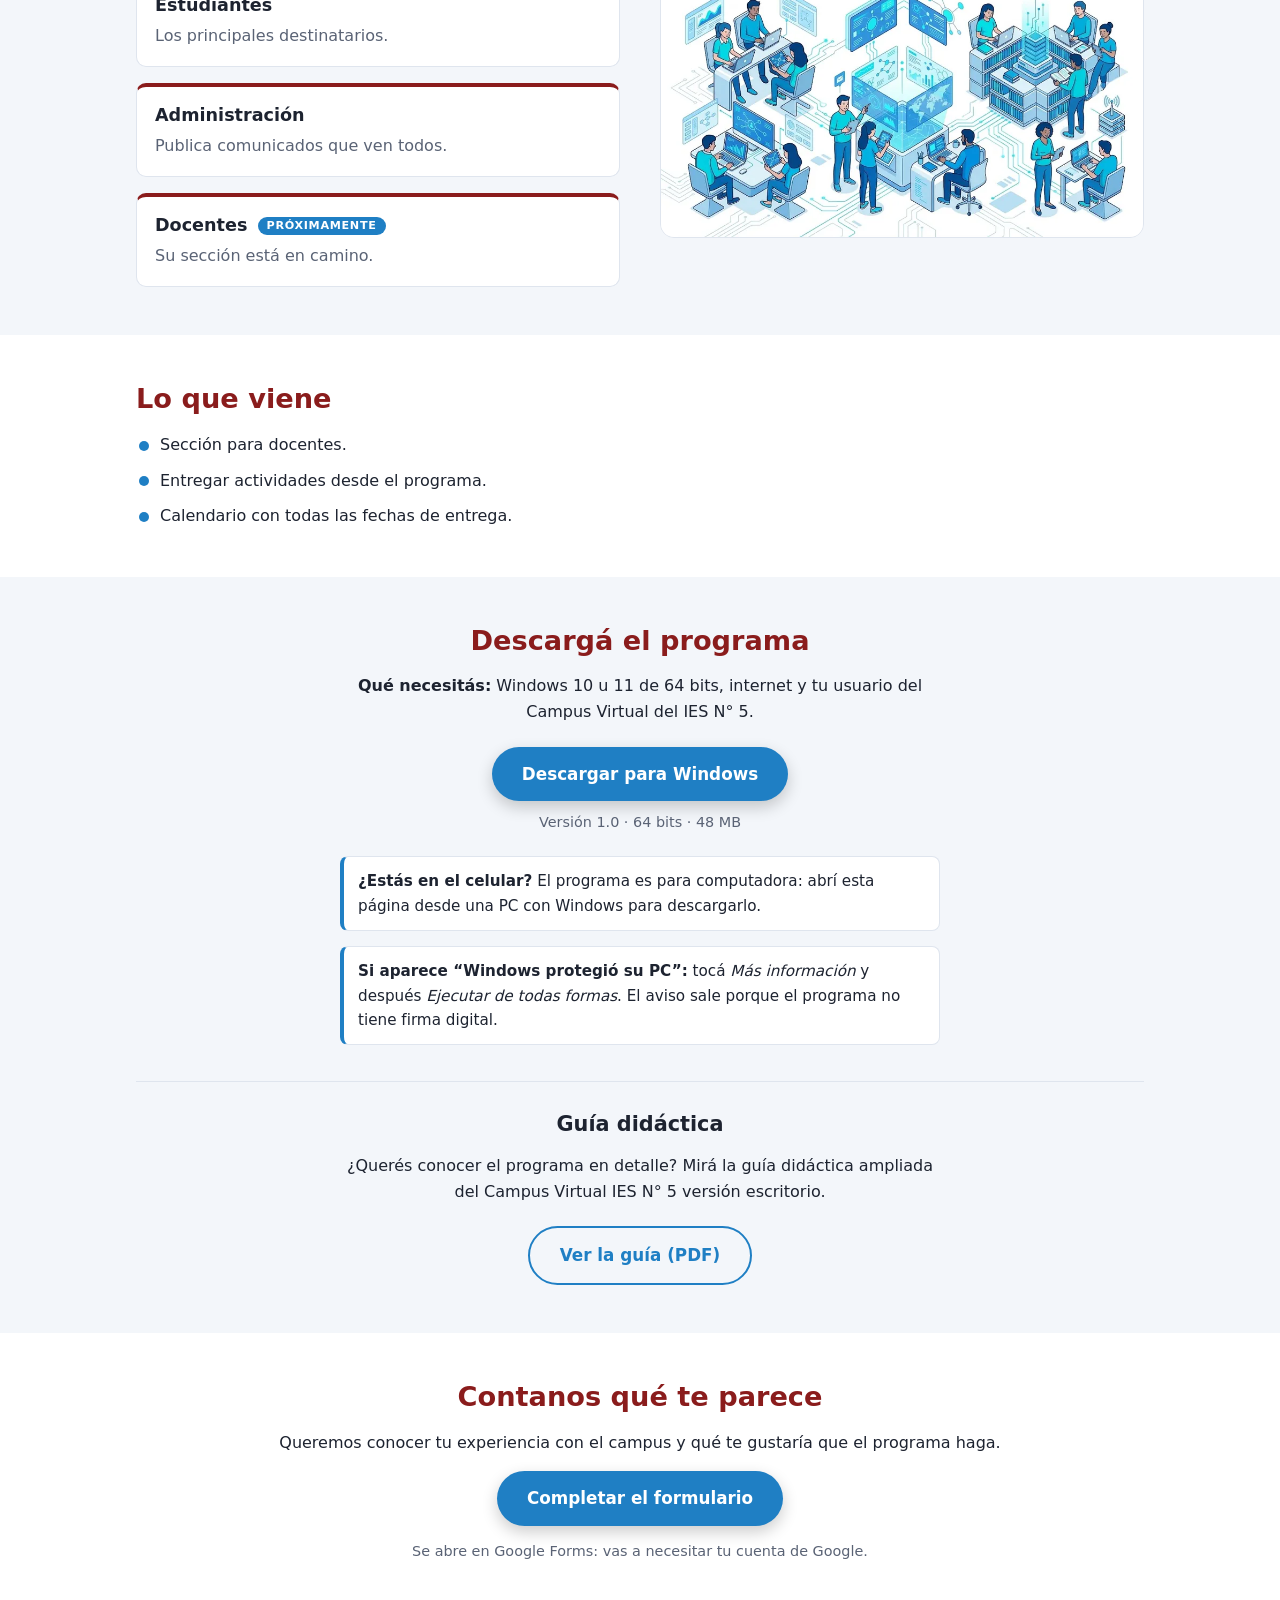
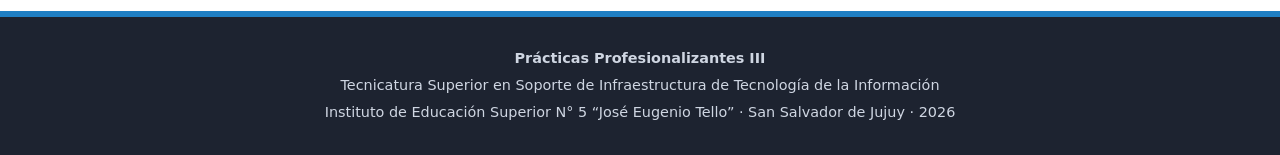
==== commit f01a0401: "Letra más grande en celulares y descarga del programa - En pantallas de celular todo el texto pasa d" ====
--- a/index.html
+++ b/index.html
@@ -18,6 +18,7 @@
     <p class="hero__lead">Tus materias, clases, tareas y notas en una sola ventana, ordenadas y fáciles de entender.</p>
     <a class="boton" href="formulario.html">Completar el formulario</a>
     <p class="hero__nota">Tu opinión nos ayuda a mejorar el proyecto.</p>
+    <a class="hero__link" href="#descargar">¿Tenés Windows? Descargá el programa ↓</a>
   </div>
 </header>
 
@@ -110,27 +111,28 @@
   </section>
 
   <section class="contenedor seccion">
-    <div class="dos-col dos-col--arriba">
-      <div>
-        <h2>Lo que viene</h2>
-        <ul class="lista-punto">
-          <li>Sección para docentes.</li>
-          <li>Entregar actividades desde el programa.</li>
-          <li>Calendario con todas las fechas de entrega.</li>
-        </ul>
-      </div>
-      <div class="requisitos">
-        <h2>Qué necesitás</h2>
-        <p>Windows 10 u 11, internet y tu usuario del Campus Virtual del IES N°&nbsp;5.</p>
-      </div>
-    </div>
+    <h2>Lo que viene</h2>
+    <ul class="lista-punto">
+      <li>Sección para docentes.</li>
+      <li>Entregar actividades desde el programa.</li>
+      <li>Calendario con todas las fechas de entrega.</li>
+    </ul>
   </section>
 
-  <section class="franja">
-    <div class="contenedor guia">
-      <h2>Guía didáctica</h2>
-      <p>¿Querés conocer el programa en detalle? Mirá la guía didáctica ampliada del Campus Virtual IES N°&nbsp;5 versión escritorio.</p>
-      <a class="boton boton--sec" href="https://drive.google.com/file/d/1tXfdkvWRsdrG9CjEgsw6yrr7zQtZnxk8/view?usp=sharing" target="_blank" rel="noopener">Ver la guía (PDF)</a>
+  <section class="franja" id="descargar">
+    <div class="contenedor descarga">
+      <h2>Descargá el programa</h2>
+      <p class="descarga__req"><strong>Qué necesitás:</strong> Windows 10 u 11 de 64&nbsp;bits, internet y tu usuario del Campus Virtual del IES N°&nbsp;5.</p>
+      <a class="boton" href="https://github.com/ulises47123/campus-ies5-presentacion/releases/latest/download/CampusVirtualIES5-64bit.exe">Descargar para Windows</a>
+      <p class="descarga__dato">Versión 1.0 · 64&nbsp;bits · 48&nbsp;MB</p>
+      <p class="descarga__nota"><strong>¿Estás en el celular?</strong> El programa es para computadora: abrí esta página desde una PC con Windows para descargarlo.</p>
+      <p class="descarga__nota"><strong>Si aparece “Windows protegió su PC”:</strong> tocá <em>Más información</em> y después <em>Ejecutar de todas formas</em>. El aviso sale porque el programa no tiene firma digital.</p>
+
+      <div class="guia">
+        <h3>Guía didáctica</h3>
+        <p>¿Querés conocer el programa en detalle? Mirá la guía didáctica ampliada del Campus Virtual IES N°&nbsp;5 versión escritorio.</p>
+        <a class="boton boton--sec" href="https://drive.google.com/file/d/1tXfdkvWRsdrG9CjEgsw6yrr7zQtZnxk8/view?usp=sharing" target="_blank" rel="noopener">Ver la guía (PDF)</a>
+      </div>
     </div>
   </section>
 
--- a/estilos.css
+++ b/estilos.css
@@ -23,7 +23,9 @@
 }
 
 * { box-sizing: border-box; }
-html { scroll-behavior: smooth; }
+html { scroll-behavior: smooth; -webkit-text-size-adjust: 100%; text-size-adjust: 100%; }
+/* En celulares todo el texto un poco más grande (todos los tamaños están en rem, así que escala junto) */
+@media (max-width: 600px) { html { font-size: 112.5%; } }
 body {
   margin: 0;
   font-family: "Segoe UI", system-ui, -apple-system, Roboto, Arial, sans-serif;
@@ -114,7 +116,6 @@
 .subtitulo { font-size: 1.3rem; margin: 2.2rem 0 1rem; }
 
 .dos-col { display: grid; gap: 28px; align-items: center; }
-.dos-col--arriba { align-items: start; }
 @media (min-width: 760px) { .dos-col { grid-template-columns: 1fr 1fr; gap: 40px; } }
 
 .ilustracion { margin: 0; background: #fff; border: 1px solid var(--borde); border-radius: 14px; overflow: hidden; }
@@ -147,14 +148,19 @@
   width: 10px; height: 10px; border-radius: 50%; background: var(--azul);
 }
 
-.requisitos {
-  background: var(--franja); border-left: 6px solid var(--azul);
-  border-radius: 10px; padding: 20px;
+.hero__link { display: inline-block; margin-top: 18px; color: #fff; font-weight: 600; text-underline-offset: 3px; }
+
+.descarga { text-align: center; }
+.descarga p { max-width: 600px; margin-left: auto; margin-right: auto; }
+.descarga__req { margin-bottom: 22px; }
+.descarga__dato { margin: 10px auto 22px; font-size: .9rem; color: var(--suave); }
+.descarga__nota {
+  text-align: left; font-size: .95rem; background: var(--tarjeta);
+  border: 1px solid var(--borde); border-left: 4px solid var(--azul); border-radius: 8px; padding: 12px 14px;
 }
-.requisitos p { margin: 0; font-weight: 600; }
-
-.guia { text-align: center; }
-.guia p { max-width: 560px; margin: 0 auto 22px; }
+.guia { margin-top: 36px; padding-top: 30px; border-top: 1px solid var(--borde); }
+.guia h3 { font-size: 1.3rem; }
+.guia p { margin-bottom: 22px; }
 .boton--sec { background: transparent; color: var(--azul); border: 2px solid var(--azul); box-shadow: none; }
 .boton--sec:hover { background: var(--azul); color: var(--fondo); }
 
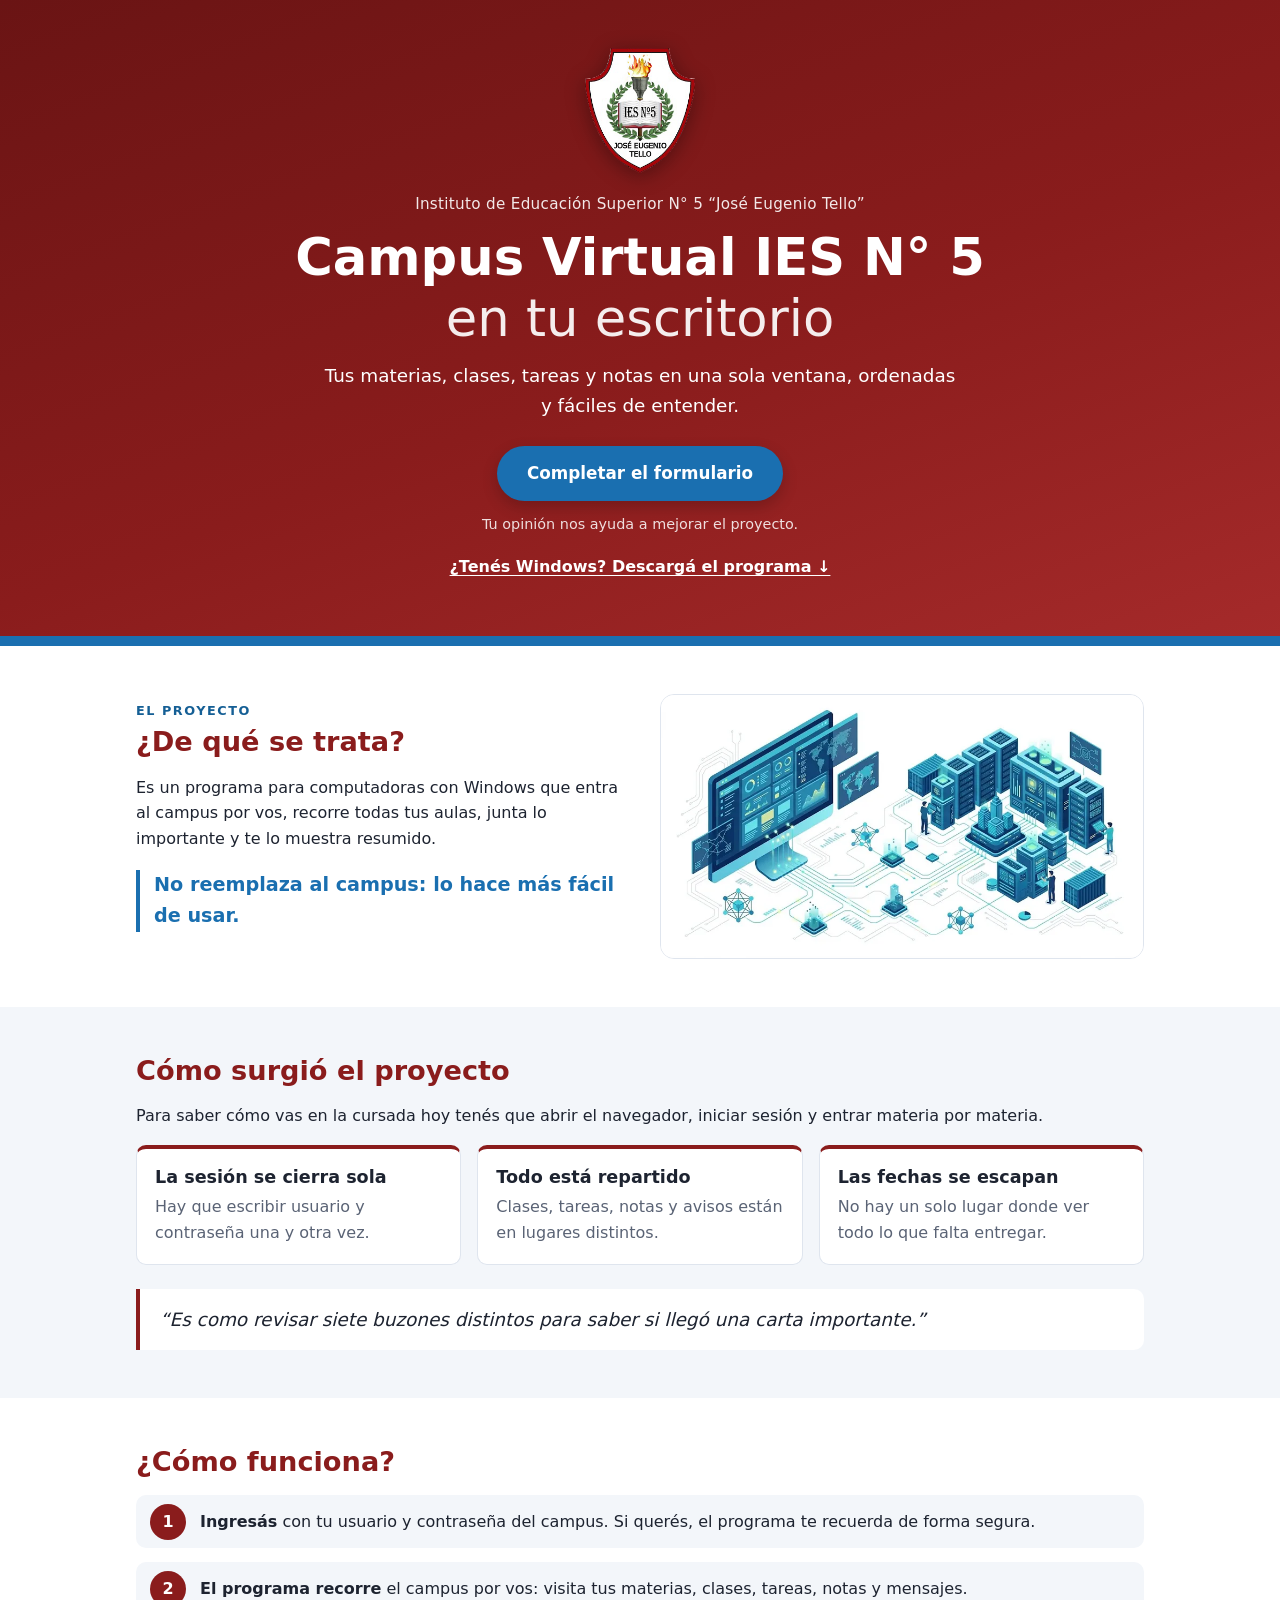
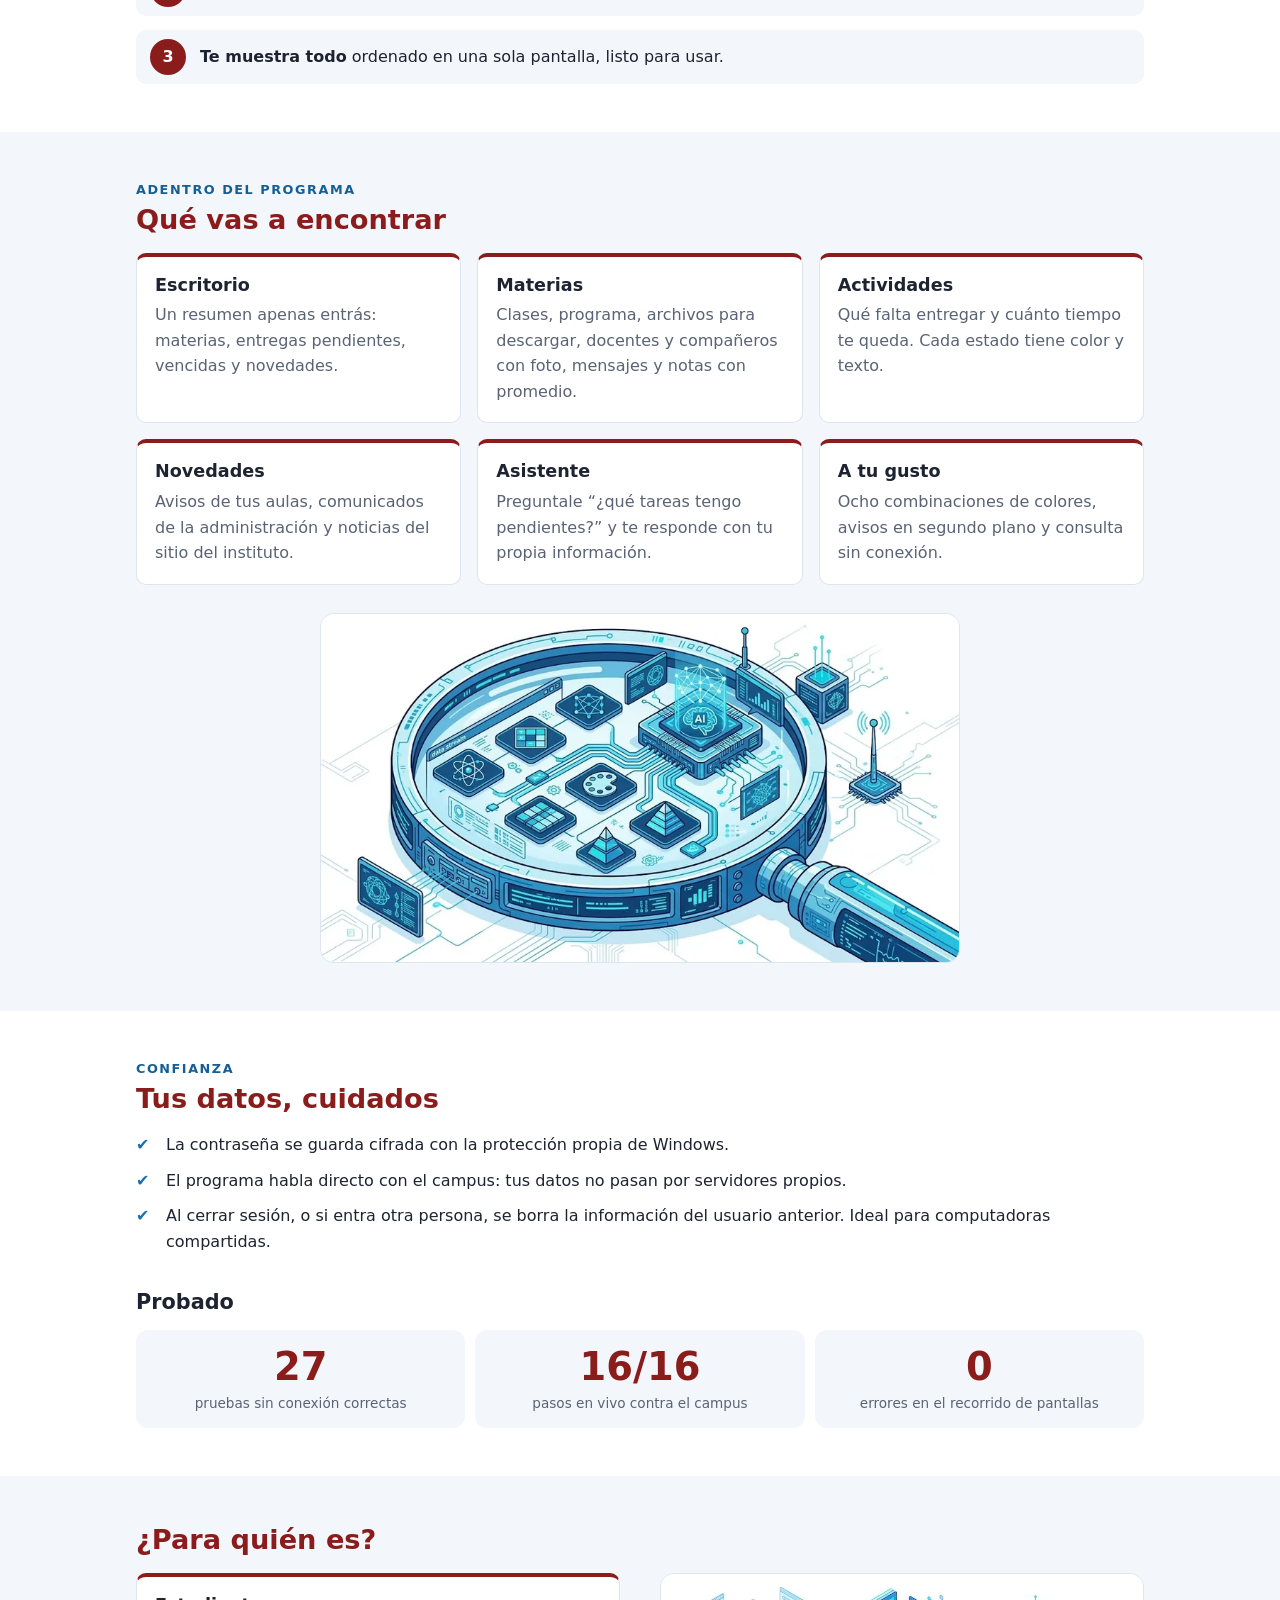
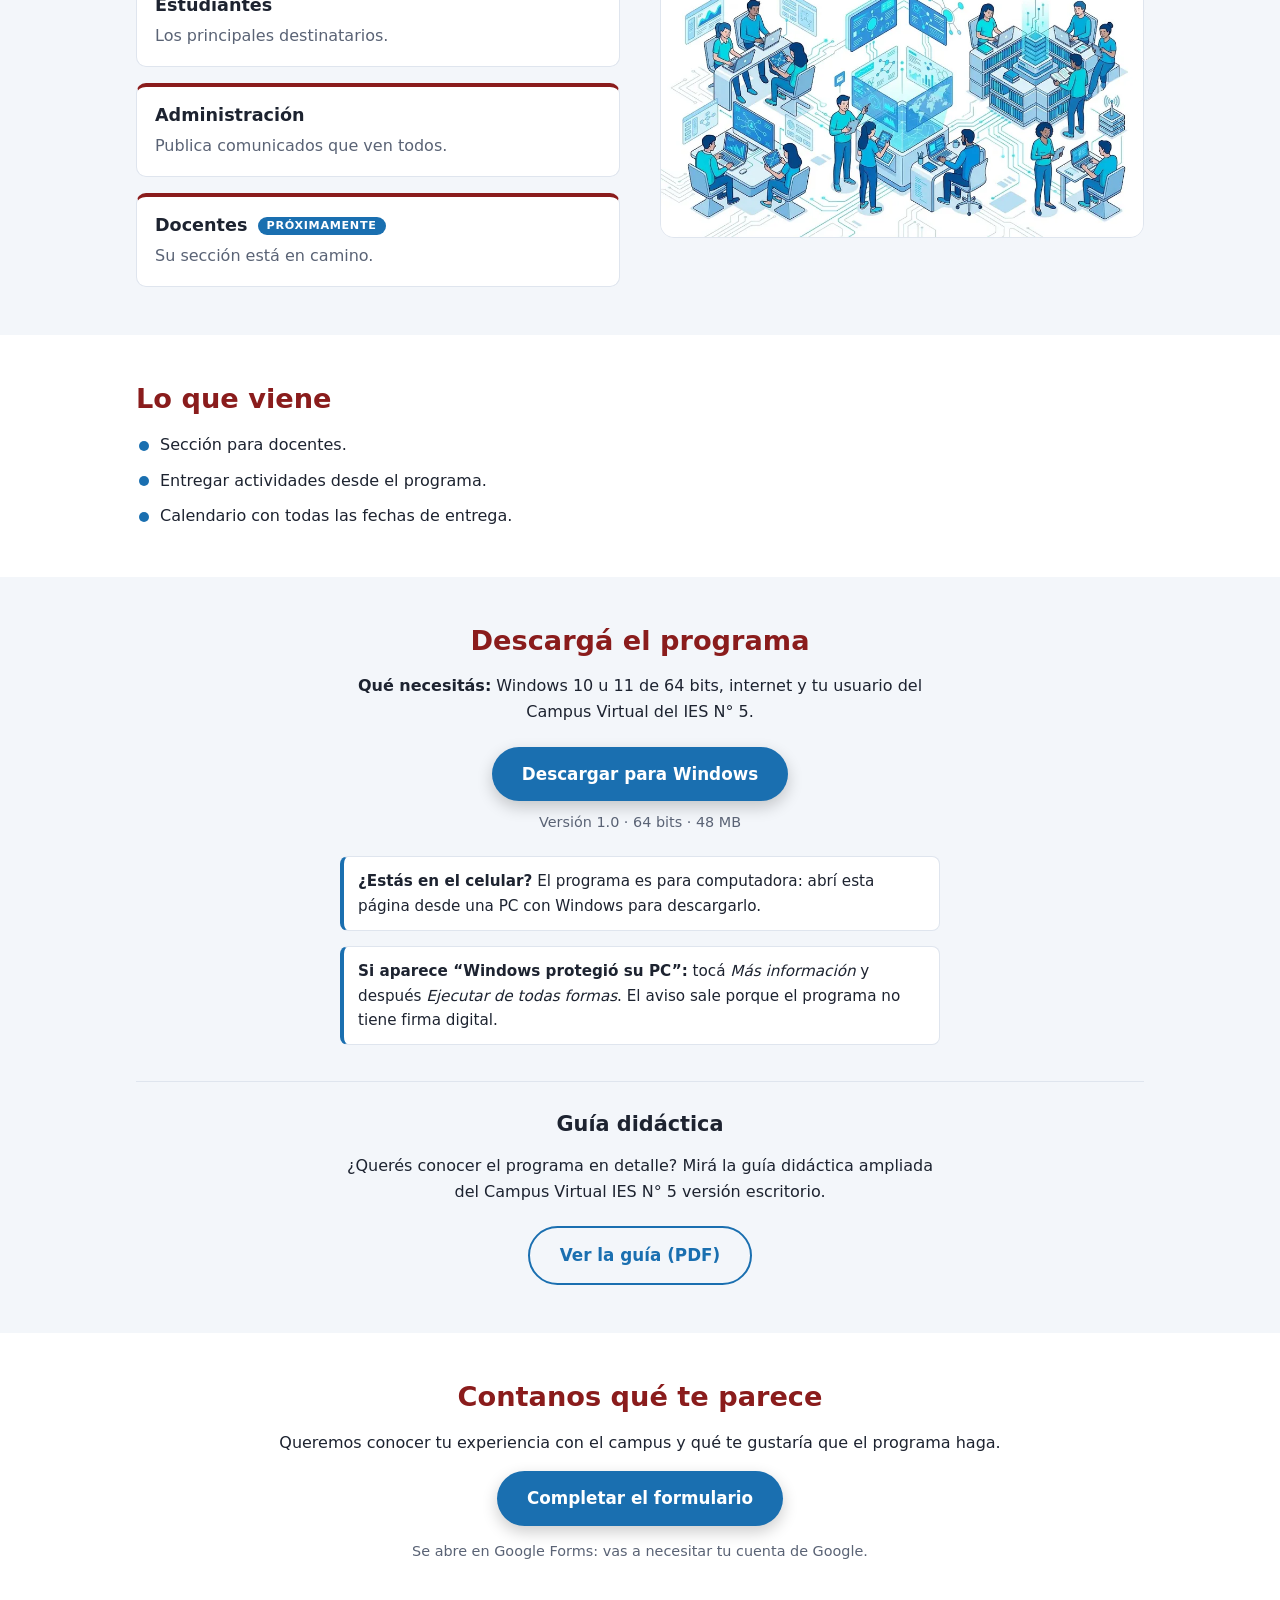
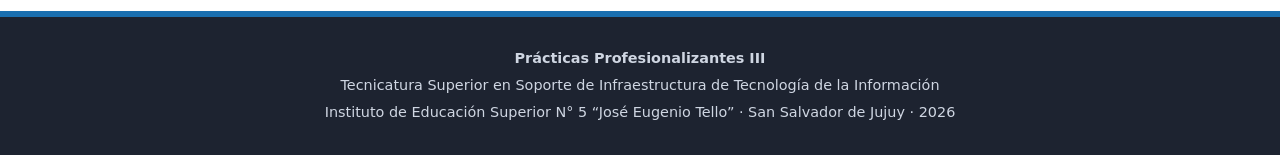
==== commit e1f51ac4: "Letra de 20px en celulares y correcciones de accesibilidad - En celulares el texto pasa a 20px (ante" ====
--- a/index.html
+++ b/index.html
@@ -6,7 +6,7 @@
 <title>Campus Virtual IES N°&nbsp;5 — Aplicación de escritorio</title>
 <meta name="description" content="Proyecto de Prácticas Profesionalizantes III: una aplicación que reúne en una sola ventana el Campus Virtual del IES N°&nbsp;5 José Eugenio Tello.">
 <link rel="icon" href="escudo_ies5.png">
-<link rel="stylesheet" href="estilos.css">
+<link rel="stylesheet" href="estilos.css?v=4">
 </head>
 <body>
 
--- a/estilos.css
+++ b/estilos.css
@@ -1,7 +1,7 @@
 :root {
   --bordo: #8a1c1c;
   --bordo-osc: #6a1414;
-  --azul: #1f7fc4;
+  --azul: #1a6fb0;
   --azul-osc: #155f95;
   --texto: #1d2330;
   --suave: #5a6375;
@@ -23,9 +23,10 @@
 }
 
 * { box-sizing: border-box; }
-html { scroll-behavior: smooth; -webkit-text-size-adjust: 100%; text-size-adjust: 100%; }
-/* En celulares todo el texto un poco más grande (todos los tamaños están en rem, así que escala junto) */
-@media (max-width: 600px) { html { font-size: 112.5%; } }
+html { -webkit-text-size-adjust: 100%; text-size-adjust: 100%; }
+@media (prefers-reduced-motion: no-preference) { html { scroll-behavior: smooth; } }
+/* En celulares todo el texto más grande: 20px en vez de 16px (todos los tamaños están en rem, así que escala junto) */
+@media (max-width: 600px) { html { font-size: 125%; } }
 body {
   margin: 0;
   font-family: "Segoe UI", system-ui, -apple-system, Roboto, Arial, sans-serif;
@@ -45,18 +46,18 @@
   color: #fff;
   text-align: center;
   padding: 48px 0 56px;
-  border-bottom: 10px solid #1f7fc4;
+  border-bottom: 10px solid #1a6fb0;
 }
 .hero__escudo { width: 110px; height: auto; filter: drop-shadow(0 4px 10px rgba(0,0,0,.35)); }
 .hero__inst { margin: 12px 0 0; font-size: .95rem; opacity: .9; letter-spacing: .02em; }
-.hero h1 { font-size: clamp(2rem, 6vw, 3.2rem); margin: 10px 0 12px; }
+.hero h1 { font-size: clamp(1.8rem, 6vw, 3.2rem); margin: 10px 0 12px; }
 .hero h1 span { font-weight: 400; opacity: .92; }
 .hero__lead { max-width: 640px; margin: 0 auto 26px; font-size: 1.15rem; }
 .hero__nota { margin: 12px 0 0; font-size: .9rem; opacity: .85; }
 
 .boton {
   display: inline-block;
-  background: #1f7fc4;
+  background: #1a6fb0;
   color: #fff;
   font-weight: 700;
   font-size: 1.05rem;
@@ -66,10 +67,13 @@
   text-decoration: none;
   cursor: pointer;
   box-shadow: 0 6px 16px rgba(0,0,0,.2);
-  transition: transform .15s, background .15s;
+  transition: background .15s;
 }
-.boton:hover { background: #155f95; transform: translateY(-2px); }
-.boton:focus-visible { outline: 3px solid #ffd54a; outline-offset: 3px; }
+.boton:hover { background: #155f95; }
+@media (prefers-reduced-motion: no-preference) {
+  .boton { transition: transform .15s, background .15s; }
+  .boton:hover { transform: translateY(-2px); }
+}
 
 .seccion { padding: 48px 16px; }
 .franja { background: var(--franja); padding: 48px 0; }
@@ -134,10 +138,17 @@
 .cifra strong { display: block; font-size: clamp(1.6rem, 7vw, 2.4rem); line-height: 1.1; color: var(--bordo); }
 .cifra span { display: block; margin-top: 6px; font-size: .85rem; line-height: 1.3; color: var(--suave); }
 @media (prefers-color-scheme: dark) { .cifra strong { color: #e27a7a; } }
+/* En celulares, cada cifra en su propia fila (número a la izquierda) para que el texto entre a 20px */
+@media (max-width: 600px) {
+  .cifras { grid-template-columns: 1fr; }
+  .cifra { display: flex; align-items: center; gap: 14px; padding: 12px 16px; text-align: left; }
+  .cifra strong { flex: 0 0 5rem; text-align: center; }
+  .cifra span { margin: 0; font-size: .9rem; }
+}
 
 .insignia {
   display: inline-block; vertical-align: middle; margin-left: 4px; padding: 2px 9px;
-  background: #1f7fc4; color: #fff; border-radius: 999px;
+  background: #1a6fb0; color: #fff; border-radius: 999px;
   font-size: .7rem; font-weight: 700; letter-spacing: .06em; text-transform: uppercase;
 }
 
@@ -164,7 +175,7 @@
 .boton--sec { background: transparent; color: var(--azul); border: 2px solid var(--azul); box-shadow: none; }
 .boton--sec:hover { background: var(--azul); color: var(--fondo); }
 
-.pie { background: #1d2330; color: #cfd6e2; text-align: center; padding: 26px 0; font-size: .9rem; border-top: 6px solid #1f7fc4; }
+.pie { background: #1d2330; color: #cfd6e2; text-align: center; padding: 26px 0; font-size: .9rem; border-top: 6px solid #1a6fb0; }
 .pie p { margin: 4px 0; }
 
 /* Formulario */
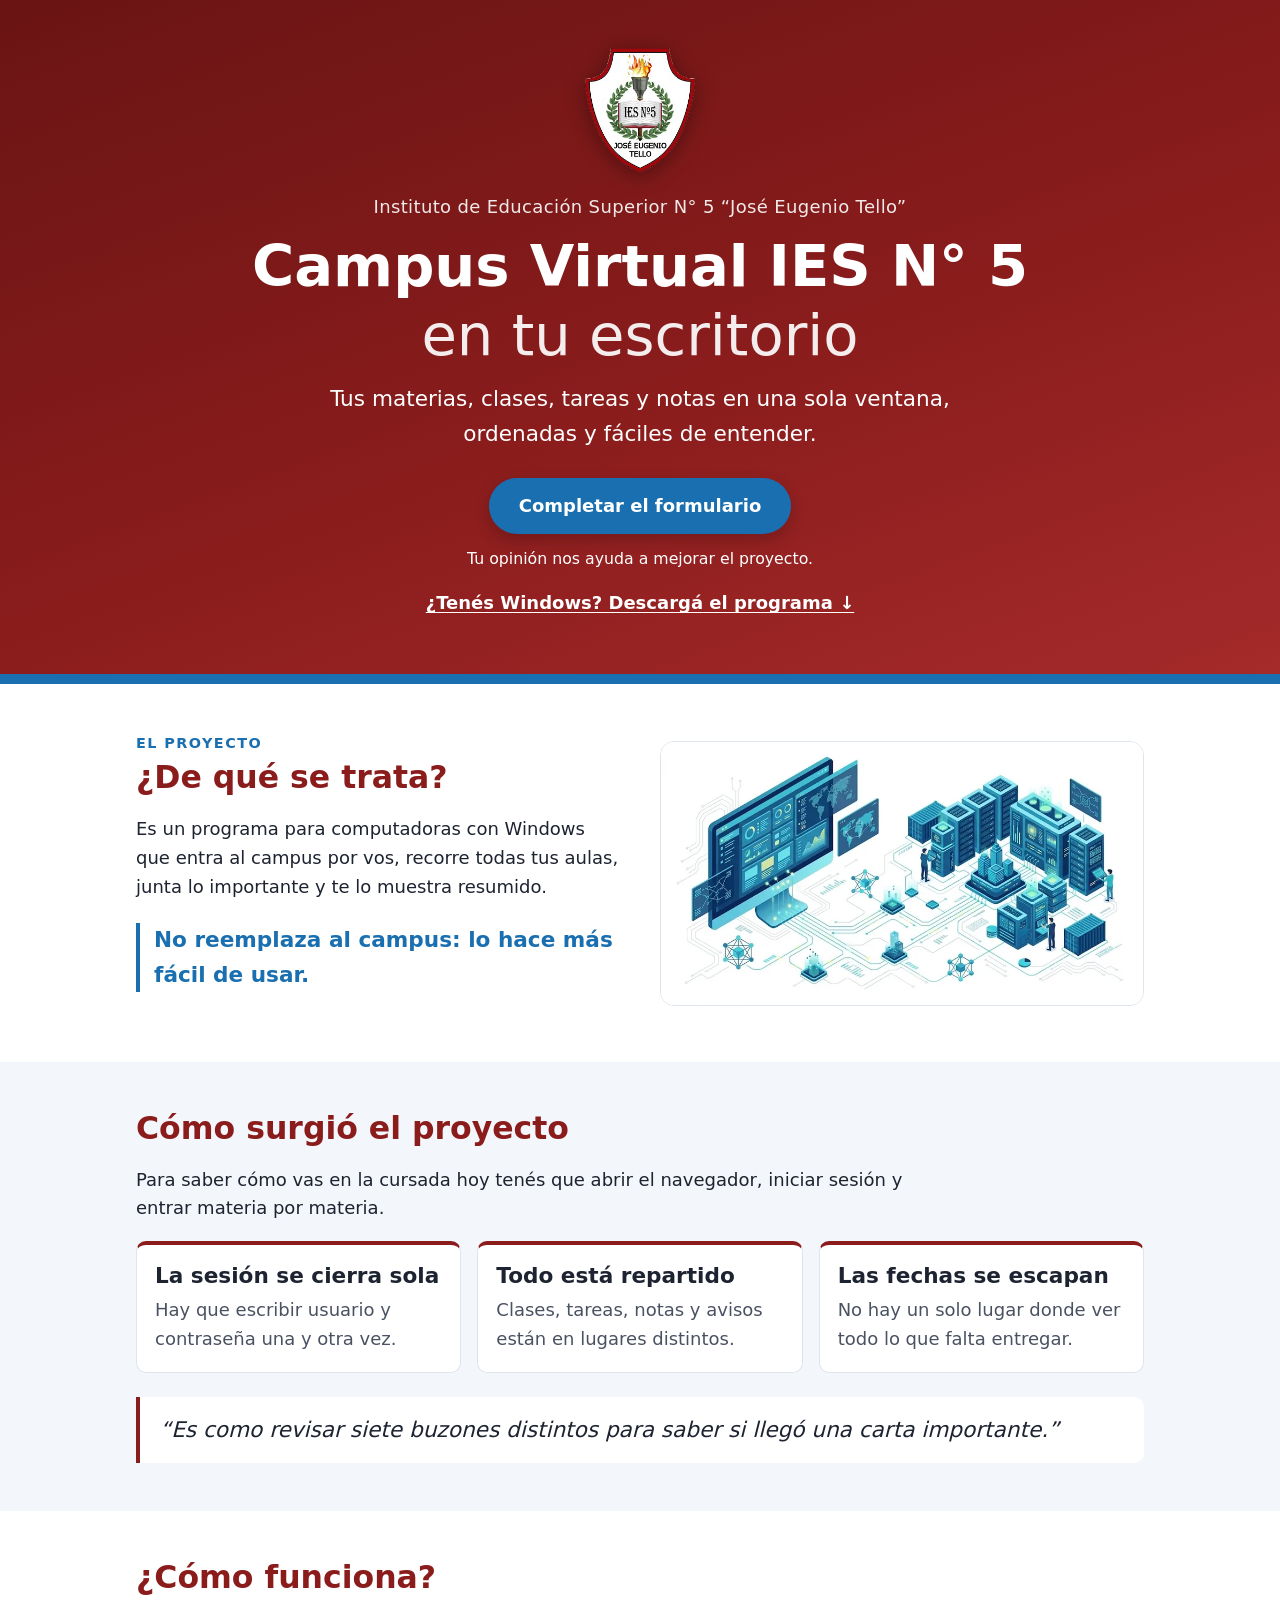
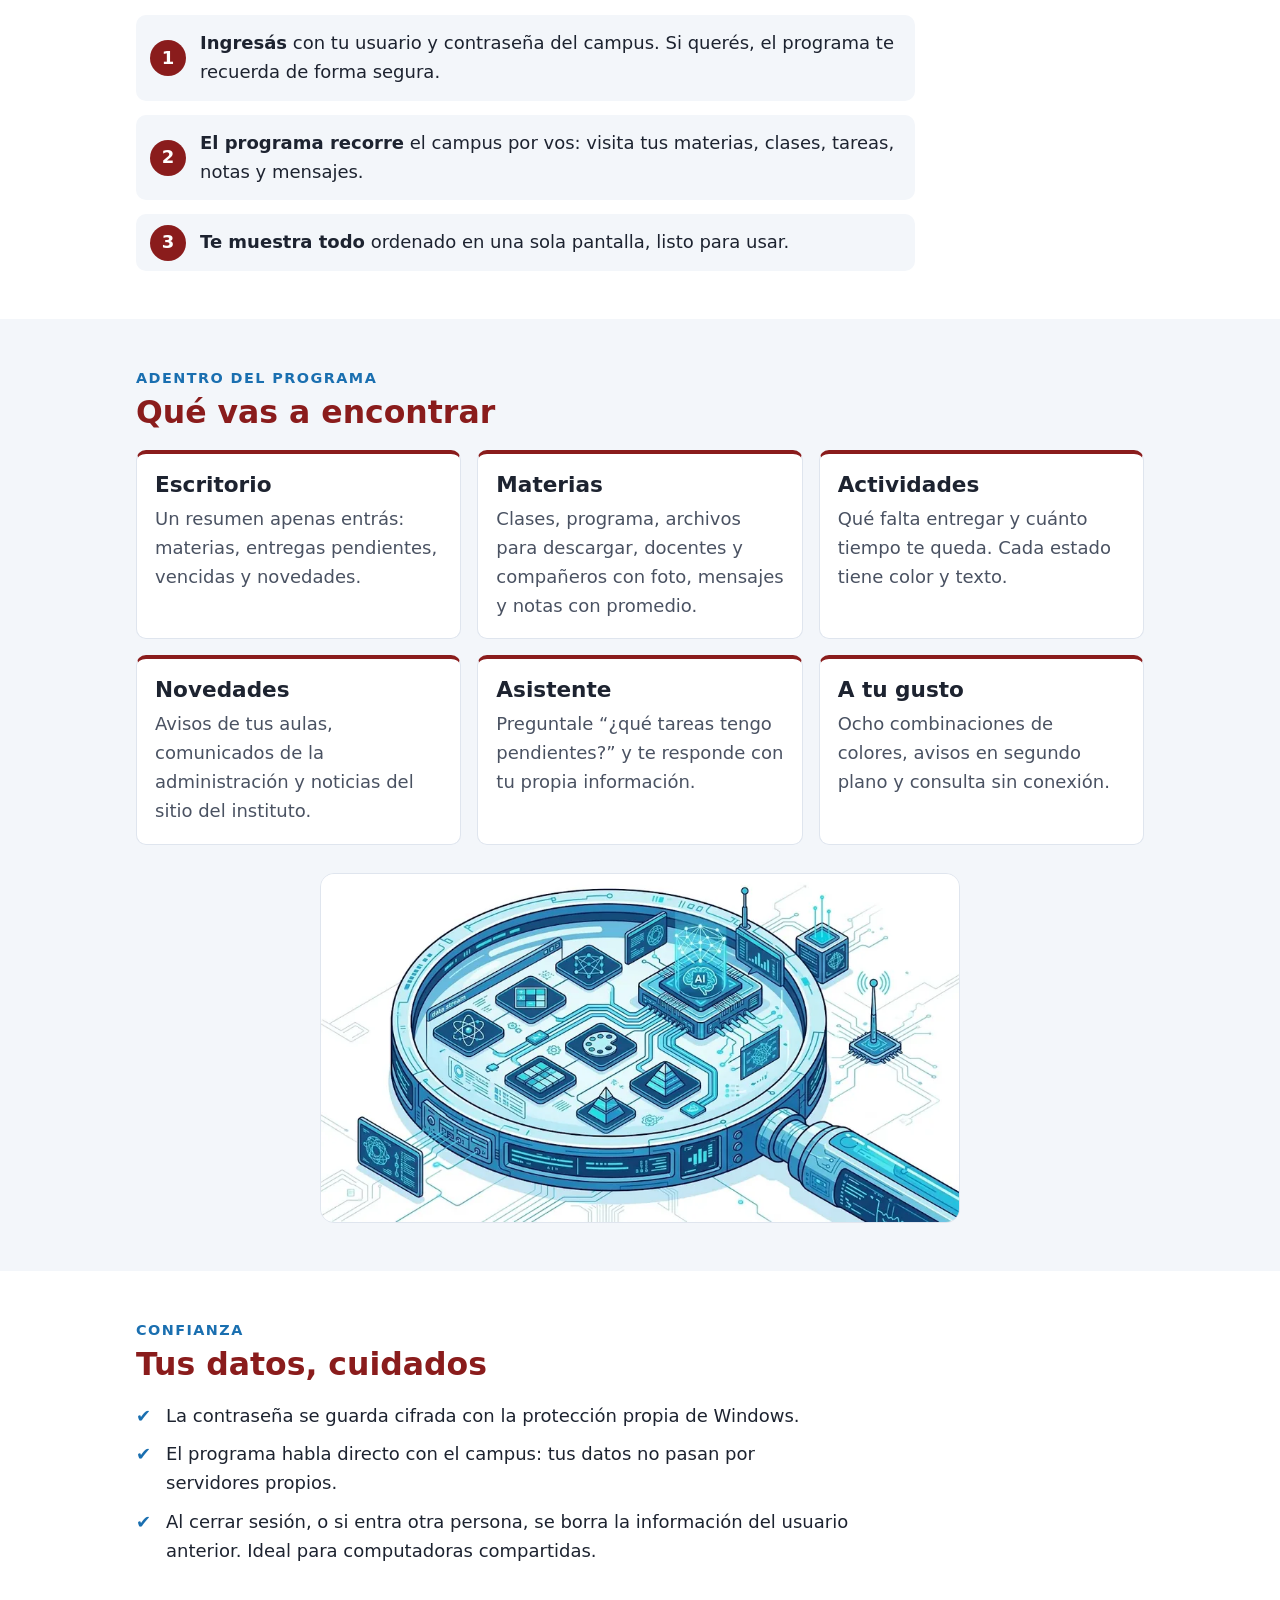
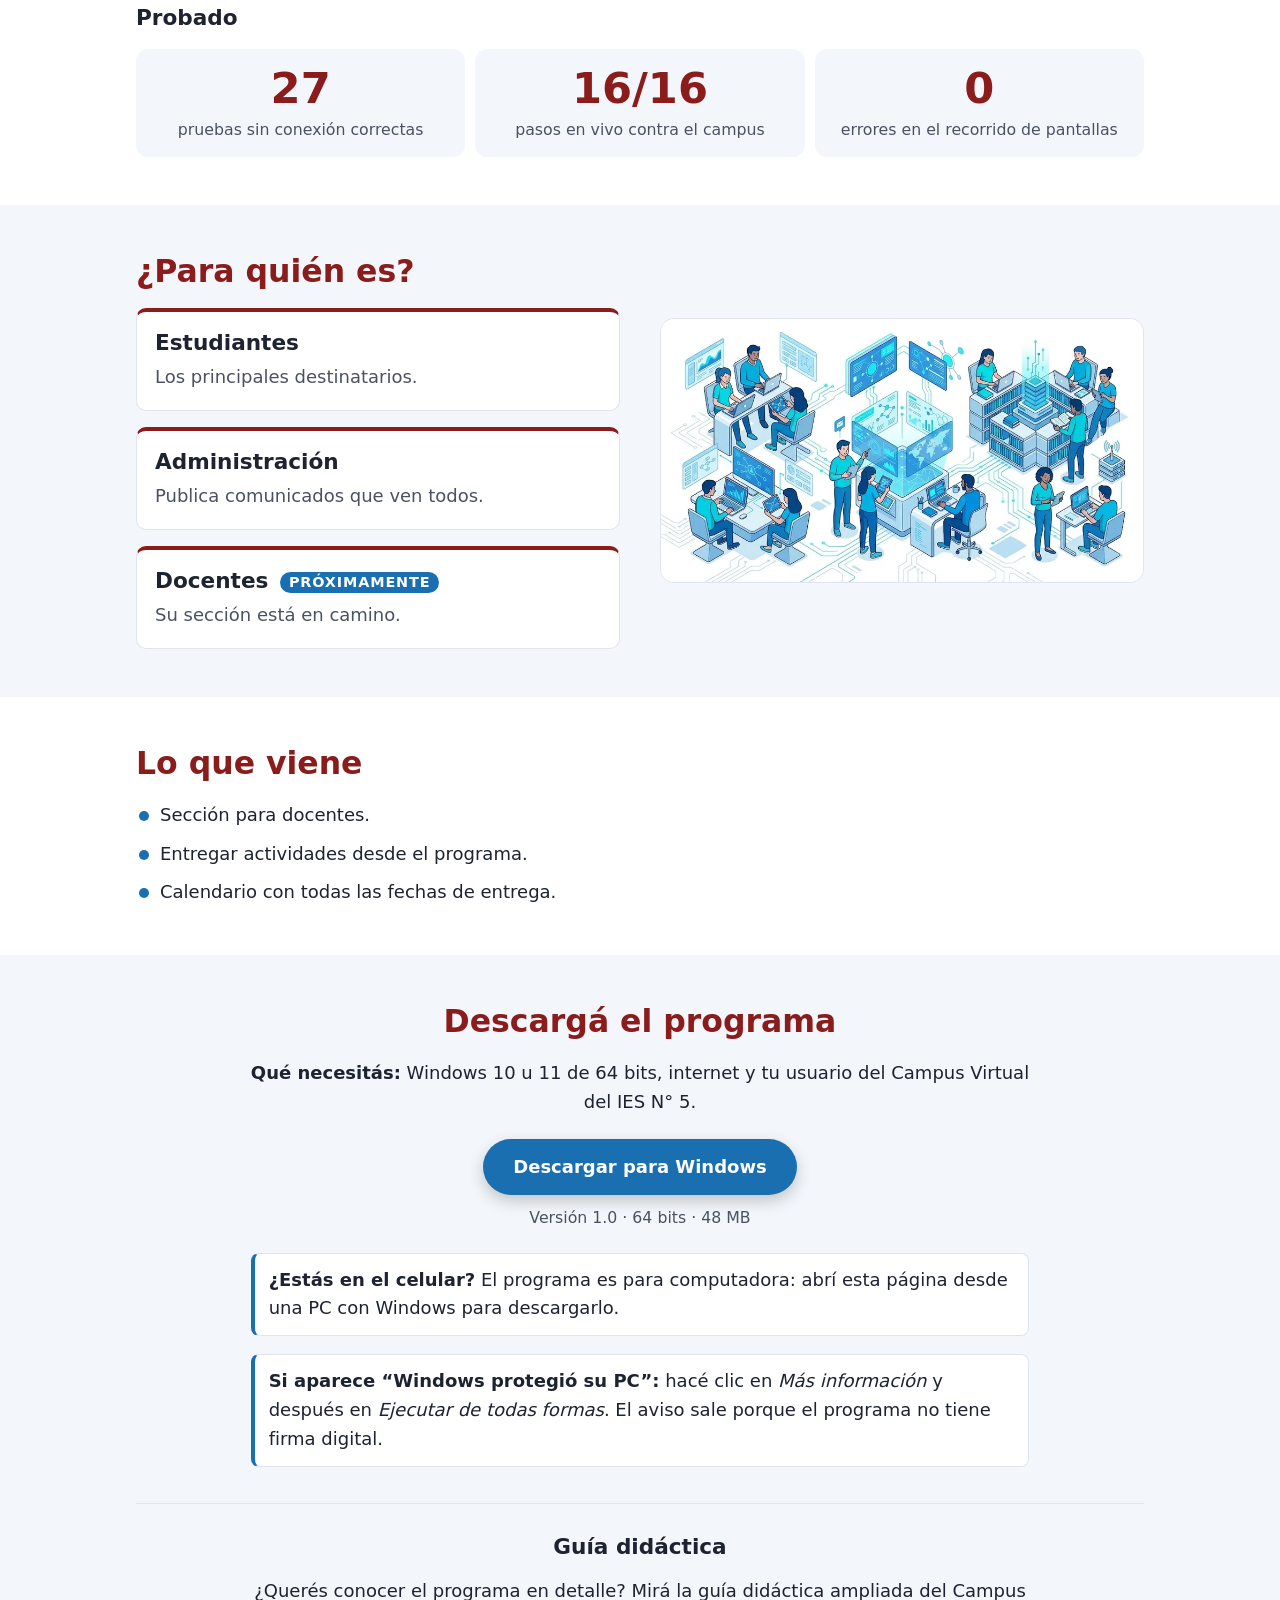
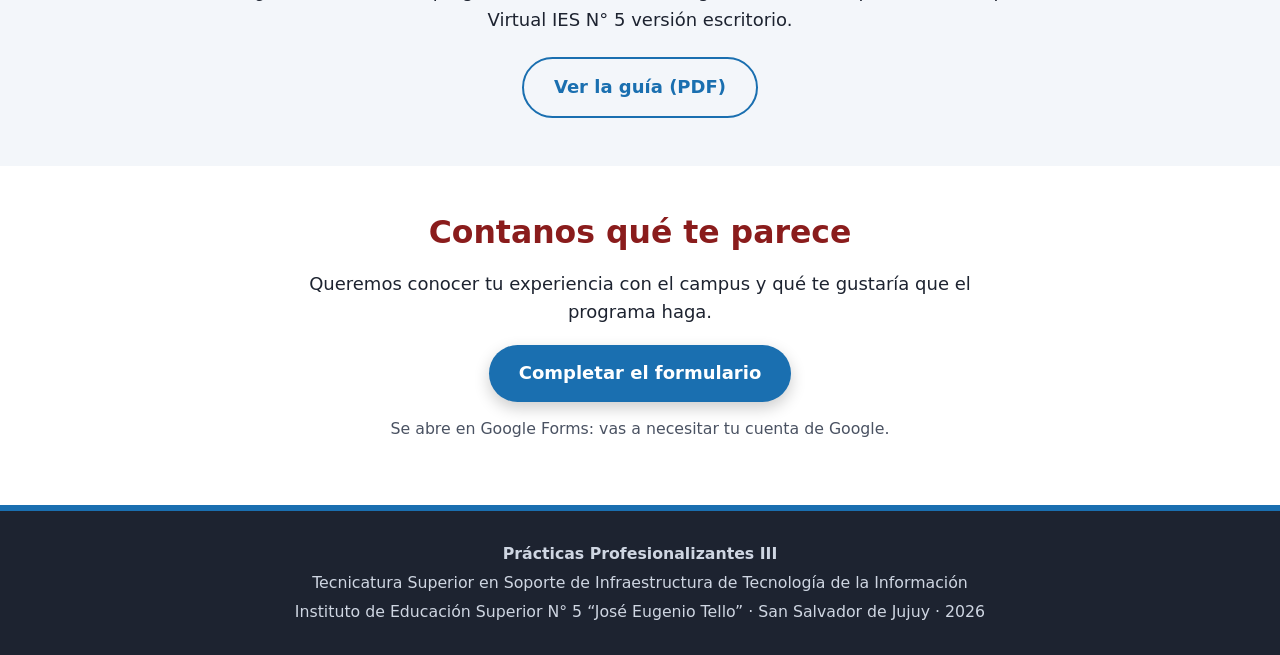
==== commit 62d3efaa: "Mejor lectura en celulares según las skills better-* Revisión con better-interface (accesibilidad, d" ====
--- a/index.html
+++ b/index.html
@@ -6,7 +6,7 @@
 <title>Campus Virtual IES N°&nbsp;5 — Aplicación de escritorio</title>
 <meta name="description" content="Proyecto de Prácticas Profesionalizantes III: una aplicación que reúne en una sola ventana el Campus Virtual del IES N°&nbsp;5 José Eugenio Tello.">
 <link rel="icon" href="escudo_ies5.png">
-<link rel="stylesheet" href="estilos.css?v=4">
+<link rel="stylesheet" href="estilos.css?v=5">
 </head>
 <body>
 
@@ -126,7 +126,7 @@
       <a class="boton" href="https://github.com/ulises47123/campus-ies5-presentacion/releases/latest/download/CampusVirtualIES5-64bit.exe">Descargar para Windows</a>
       <p class="descarga__dato">Versión 1.0 · 64&nbsp;bits · 48&nbsp;MB</p>
       <p class="descarga__nota"><strong>¿Estás en el celular?</strong> El programa es para computadora: abrí esta página desde una PC con Windows para descargarlo.</p>
-      <p class="descarga__nota"><strong>Si aparece “Windows protegió su PC”:</strong> tocá <em>Más información</em> y después <em>Ejecutar de todas formas</em>. El aviso sale porque el programa no tiene firma digital.</p>
+      <p class="descarga__nota"><strong>Si aparece “Windows protegió su PC”:</strong> hacé clic en <em>Más información</em> y después en <em>Ejecutar de todas formas</em>. El aviso sale porque el programa no tiene firma digital.</p>
 
       <div class="guia">
         <h3>Guía didáctica</h3>
--- a/estilos.css
+++ b/estilos.css
@@ -1,44 +1,58 @@
 :root {
   --bordo: #8a1c1c;
   --bordo-osc: #6a1414;
-  --azul: #1a6fb0;
-  --azul-osc: #155f95;
+  --acento: #1a6fb0;          /* relleno de botones y etiquetas, con texto blanco encima */
+  --acento-hover: #155f95;
+  --azul: #1a6fb0;            /* texto, links e íconos azules */
+  --titulo: #8a1c1c;
   --texto: #1d2330;
-  --suave: #5a6375;
+  --suave: #4a5262;
   --fondo: #ffffff;
   --franja: #f3f6fa;
   --tarjeta: #ffffff;
   --borde: #dfe5ee;
+
+  /* Escala de tamaños de letra: todos en rem, así crecen junto con el tamaño base */
+  --t-mini: .8rem;            /* etiquetas en mayúsculas */
+  --t-chico: .875rem;         /* notas y aclaraciones */
+  --t-cuerpo: 1rem;
+  --t-grande: 1.2rem;         /* bajada de la portada, destacados y subtítulos */
+  --t-h2: 1.75rem;
 }
 @media (prefers-color-scheme: dark) {
   :root {
     --texto: #e9edf3;
-    --suave: #a9b3c3;
+    --suave: #cbd2dd;
     --fondo: #12161d;
     --franja: #1a2029;
     --tarjeta: #212835;
     --borde: #2f3846;
-    --azul: #5aaee8;
+    --azul: #8ec9f2;
+    --titulo: #f4aaaa;
   }
 }
 
 * { box-sizing: border-box; }
-html { -webkit-text-size-adjust: 100%; text-size-adjust: 100%; }
+/* Tamaño base: 18px en computadora y 20px en celulares (37.5em = 600px) */
+html { font-size: 112.5%; -webkit-text-size-adjust: 100%; text-size-adjust: 100%; }
+@media (max-width: 37.5em) { html { font-size: 125%; } }
 @media (prefers-reduced-motion: no-preference) { html { scroll-behavior: smooth; } }
-/* En celulares todo el texto más grande: 20px en vez de 16px (todos los tamaños están en rem, así que escala junto) */
-@media (max-width: 600px) { html { font-size: 125%; } }
 body {
   margin: 0;
   font-family: "Segoe UI", system-ui, -apple-system, Roboto, Arial, sans-serif;
+  font-size: var(--t-cuerpo);
   color: var(--texto);
   background: var(--fondo);
   line-height: 1.6;
 }
 .contenedor { max-width: 1040px; margin: 0 auto; padding: 0 16px; }
-h1, h2, h3 { line-height: 1.2; }
-h2 { font-size: 1.7rem; margin: 0 0 1rem; color: var(--bordo); }
-@media (prefers-color-scheme: dark) { h2 { color: #e27a7a; } }
-h3 { margin: 0 0 .4rem; font-size: 1.1rem; }
+h1, h2, h3 { line-height: 1.2; text-wrap: balance; }
+p, li { text-wrap: pretty; }
+/* Renglones de 60–75 caracteres como máximo, para que se lean cómodos en pantallas anchas */
+main p, main li { max-width: 68ch; }
+h2 { font-size: var(--t-h2); margin: 0 0 1rem; color: var(--titulo); }
+h3 { margin: 0 0 .4rem; font-size: var(--t-grande); }
+img { max-width: 100%; height: auto; }
 
 /* Portada */
 .hero {
@@ -46,21 +60,22 @@
   color: #fff;
   text-align: center;
   padding: 48px 0 56px;
-  border-bottom: 10px solid #1a6fb0;
+  border-bottom: 10px solid var(--acento);
 }
 .hero__escudo { width: 110px; height: auto; filter: drop-shadow(0 4px 10px rgba(0,0,0,.35)); }
-.hero__inst { margin: 12px 0 0; font-size: .95rem; opacity: .9; letter-spacing: .02em; }
+.hero__inst { margin: 12px 0 0; opacity: .9; letter-spacing: .02em; }
 .hero h1 { font-size: clamp(1.8rem, 6vw, 3.2rem); margin: 10px 0 12px; }
 .hero h1 span { font-weight: 400; opacity: .92; }
-.hero__lead { max-width: 640px; margin: 0 auto 26px; font-size: 1.15rem; }
-.hero__nota { margin: 12px 0 0; font-size: .9rem; opacity: .85; }
+.hero__lead { max-width: 640px; margin: 0 auto 26px; font-size: var(--t-grande); }
+.hero__nota { margin: 12px auto 0; font-size: var(--t-chico); }
+.hero__link { display: inline-block; margin-top: 18px; color: #fff; font-weight: 600; text-underline-offset: 3px; }
 
 .boton {
   display: inline-block;
-  background: #1a6fb0;
+  background: var(--acento);
   color: #fff;
   font-weight: 700;
-  font-size: 1.05rem;
+  font-size: var(--t-cuerpo);
   padding: 14px 30px;
   border-radius: 999px;
   border: 0;
@@ -69,8 +84,13 @@
   box-shadow: 0 6px 16px rgba(0,0,0,.2);
   transition: background .15s;
 }
-.boton:hover { background: #155f95; }
-@media (prefers-reduced-motion: no-preference) {
+.boton--sec { background: transparent; color: var(--azul); border: 2px solid var(--azul); box-shadow: none; }
+/* Efectos al pasar el mouse solo donde hay mouse: en el celular quedarían "pegados" después de tocar */
+@media (hover: hover) {
+  .boton:hover { background: var(--acento-hover); }
+  .boton--sec:hover { background: var(--azul); color: var(--fondo); }
+}
+@media (hover: hover) and (prefers-reduced-motion: no-preference) {
   .boton { transition: transform .15s, background .15s; }
   .boton:hover { transform: translateY(-2px); }
 }
@@ -78,9 +98,17 @@
 .seccion { padding: 48px 16px; }
 .franja { background: var(--franja); padding: 48px 0; }
 .destacado {
-  font-weight: 700; font-size: 1.2rem; color: var(--azul);
+  font-weight: 700; font-size: var(--t-grande); color: var(--azul);
   border-left: 4px solid var(--azul); padding-left: 14px;
 }
+.etiqueta {
+  margin: 0 0 4px; font-size: var(--t-mini); font-weight: 700;
+  letter-spacing: .1em; text-transform: uppercase; color: var(--azul);
+}
+.subtitulo { margin: 2.2rem 0 1rem; }
+
+.dos-col { display: grid; gap: 28px; align-items: center; }
+@media (min-width: 47.5em) { .dos-col { grid-template-columns: 1fr 1fr; gap: 40px; } }
 
 .grilla { display: grid; gap: 16px; }
 .grilla--3 { grid-template-columns: repeat(auto-fit, minmax(max(220px, calc((100% - 32px) / 3)), 1fr)); }
@@ -92,6 +120,22 @@
   padding: 18px;
 }
 .tarjeta p { margin: 0; color: var(--suave); }
+.insignia {
+  display: inline-block; vertical-align: middle; margin-left: 4px; padding: 2px 9px;
+  background: var(--acento); color: #fff; border-radius: 999px;
+  font-size: var(--t-mini); font-weight: 700; letter-spacing: .06em; text-transform: uppercase;
+}
+
+.ilustracion { margin: 0; background: #fff; border: 1px solid var(--borde); border-radius: 14px; overflow: hidden; }
+.ilustracion img { display: block; width: 100%; }
+.ilustracion--ancha { max-width: 640px; margin: 28px auto 0; }
+
+.cita {
+  margin: 24px 0 0; padding: 16px 20px;
+  background: var(--tarjeta); border-left: 4px solid var(--bordo); border-radius: 0 10px 10px 0;
+  font-size: var(--t-grande); font-style: italic;
+}
+.cita p { margin: 0; }
 
 .pasos { counter-reset: paso; list-style: none; padding: 0; margin: 0; display: grid; gap: 14px; }
 .pasos li { counter-increment: paso; position: relative; padding: 14px 16px 14px 64px; background: var(--franja); border-radius: 10px; }
@@ -107,51 +151,6 @@
 .lista-check li { padding-left: 30px; position: relative; }
 .lista-check li::before { content: "✔"; position: absolute; left: 0; color: var(--azul); font-weight: 700; }
 
-.cierre { text-align: center; }
-.cierre__nota { margin: 14px 0 0; font-size: .9rem; color: var(--suave); }
-
-img { max-width: 100%; height: auto; }
-
-.etiqueta {
-  margin: 0 0 4px; font-size: .8rem; font-weight: 700;
-  letter-spacing: .12em; text-transform: uppercase; color: var(--azul-osc);
-}
-@media (prefers-color-scheme: dark) { .etiqueta { color: var(--azul); } }
-.subtitulo { font-size: 1.3rem; margin: 2.2rem 0 1rem; }
-
-.dos-col { display: grid; gap: 28px; align-items: center; }
-@media (min-width: 760px) { .dos-col { grid-template-columns: 1fr 1fr; gap: 40px; } }
-
-.ilustracion { margin: 0; background: #fff; border: 1px solid var(--borde); border-radius: 14px; overflow: hidden; }
-.ilustracion img { display: block; width: 100%; }
-.ilustracion--ancha { max-width: 640px; margin: 28px auto 0; }
-
-.cita {
-  margin: 24px 0 0; padding: 16px 20px;
-  background: var(--tarjeta); border-left: 4px solid var(--bordo); border-radius: 0 10px 10px 0;
-  font-size: 1.15rem; font-style: italic;
-}
-.cita p { margin: 0; }
-
-.cifras { display: grid; grid-template-columns: repeat(3, 1fr); gap: 10px; }
-.cifra { background: var(--franja); border-radius: 12px; padding: 16px 8px; text-align: center; }
-.cifra strong { display: block; font-size: clamp(1.6rem, 7vw, 2.4rem); line-height: 1.1; color: var(--bordo); }
-.cifra span { display: block; margin-top: 6px; font-size: .85rem; line-height: 1.3; color: var(--suave); }
-@media (prefers-color-scheme: dark) { .cifra strong { color: #e27a7a; } }
-/* En celulares, cada cifra en su propia fila (número a la izquierda) para que el texto entre a 20px */
-@media (max-width: 600px) {
-  .cifras { grid-template-columns: 1fr; }
-  .cifra { display: flex; align-items: center; gap: 14px; padding: 12px 16px; text-align: left; }
-  .cifra strong { flex: 0 0 5rem; text-align: center; }
-  .cifra span { margin: 0; font-size: .9rem; }
-}
-
-.insignia {
-  display: inline-block; vertical-align: middle; margin-left: 4px; padding: 2px 9px;
-  background: #1a6fb0; color: #fff; border-radius: 999px;
-  font-size: .7rem; font-weight: 700; letter-spacing: .06em; text-transform: uppercase;
-}
-
 .lista-punto { list-style: none; padding: 0; margin: 0; display: grid; gap: 10px; }
 .lista-punto li { padding-left: 24px; position: relative; }
 .lista-punto li::before {
@@ -159,23 +158,31 @@
   width: 10px; height: 10px; border-radius: 50%; background: var(--azul);
 }
 
-.hero__link { display: inline-block; margin-top: 18px; color: #fff; font-weight: 600; text-underline-offset: 3px; }
+.cifras { display: grid; grid-template-columns: repeat(3, 1fr); gap: 10px; }
+.cifra { background: var(--franja); border-radius: 12px; padding: 16px 8px; text-align: center; }
+.cifra strong { display: block; font-size: clamp(1.6rem, 7vw, 2.4rem); line-height: 1.1; color: var(--titulo); }
+.cifra span { display: block; margin-top: 6px; font-size: var(--t-chico); line-height: 1.4; color: var(--suave); }
+/* En celulares, cada cifra en su propia fila (número a la izquierda) para que el texto entre */
+@media (max-width: 37.5em) {
+  .cifras { grid-template-columns: 1fr; }
+  .cifra { display: flex; align-items: center; gap: 14px; padding: 12px 16px; text-align: left; }
+  .cifra strong { flex: 0 0 5rem; text-align: center; }
+  .cifra span { margin: 0; }
+}
 
-.descarga { text-align: center; }
-.descarga p { max-width: 600px; margin-left: auto; margin-right: auto; }
+.descarga, .cierre { text-align: center; }
+.descarga p, .cierre p { margin-left: auto; margin-right: auto; }
 .descarga__req { margin-bottom: 22px; }
-.descarga__dato { margin: 10px auto 22px; font-size: .9rem; color: var(--suave); }
+.descarga__dato { margin-top: 10px; margin-bottom: 22px; font-size: var(--t-chico); color: var(--suave); }
 .descarga__nota {
-  text-align: left; font-size: .95rem; background: var(--tarjeta);
+  text-align: left; background: var(--tarjeta);
   border: 1px solid var(--borde); border-left: 4px solid var(--azul); border-radius: 8px; padding: 12px 14px;
 }
 .guia { margin-top: 36px; padding-top: 30px; border-top: 1px solid var(--borde); }
-.guia h3 { font-size: 1.3rem; }
 .guia p { margin-bottom: 22px; }
-.boton--sec { background: transparent; color: var(--azul); border: 2px solid var(--azul); box-shadow: none; }
-.boton--sec:hover { background: var(--azul); color: var(--fondo); }
+.cierre__nota { margin-top: 14px; font-size: var(--t-chico); color: var(--suave); }
 
-.pie { background: #1d2330; color: #cfd6e2; text-align: center; padding: 26px 0; font-size: .9rem; border-top: 6px solid #1a6fb0; }
+.pie { background: #1d2330; color: #cfd6e2; text-align: center; padding: 26px 0; font-size: var(--t-chico); border-top: 6px solid var(--acento); }
 .pie p { margin: 4px 0; }
 
 /* Formulario */
@@ -184,5 +191,5 @@
 .barra__escudo { width: 34px; height: auto; }
 .barra__titulo { font-weight: 700; }
 .barra__volver { color: #fff; text-decoration: none; margin-right: auto; font-weight: 600; }
-.form-titulo { color: var(--bordo); margin-top: 0; }
+.form-titulo { color: var(--titulo); margin-top: 0; }
 .seccion a:not(.boton) { color: var(--azul); font-weight: 600; }
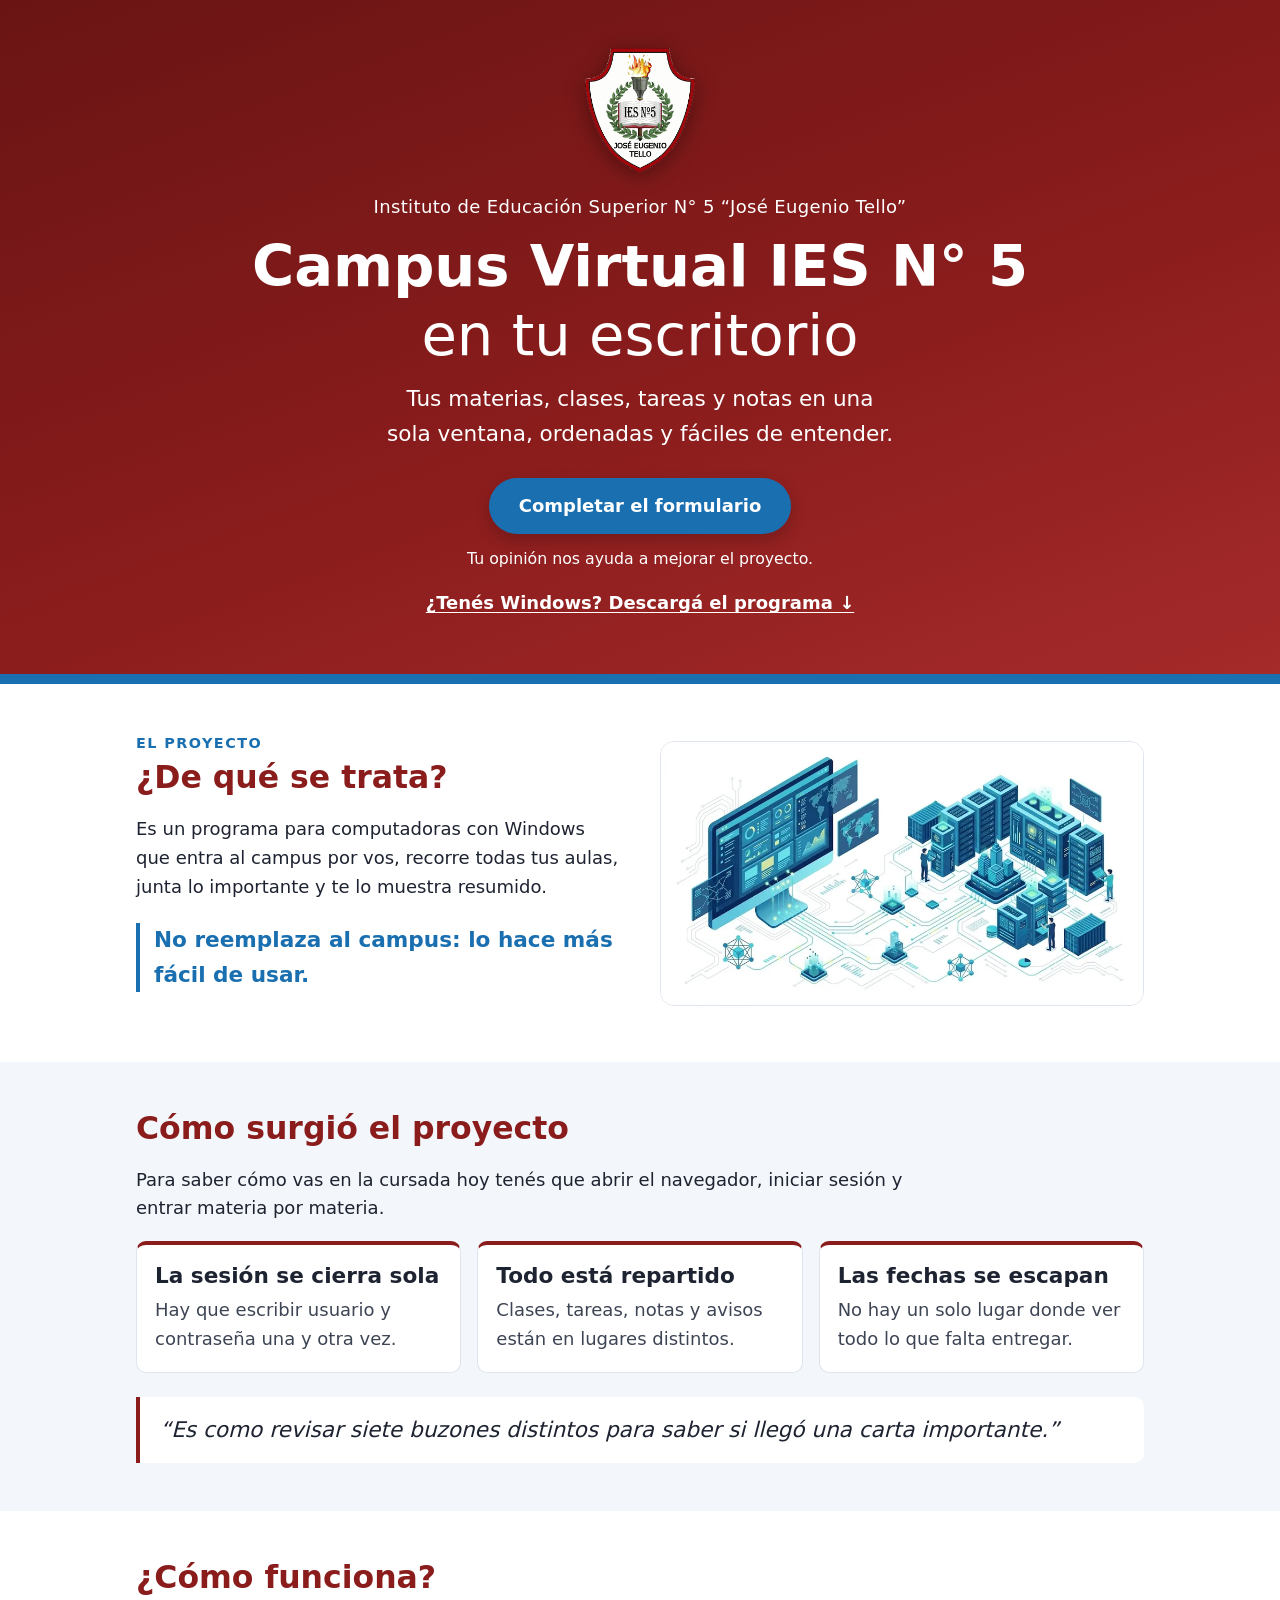
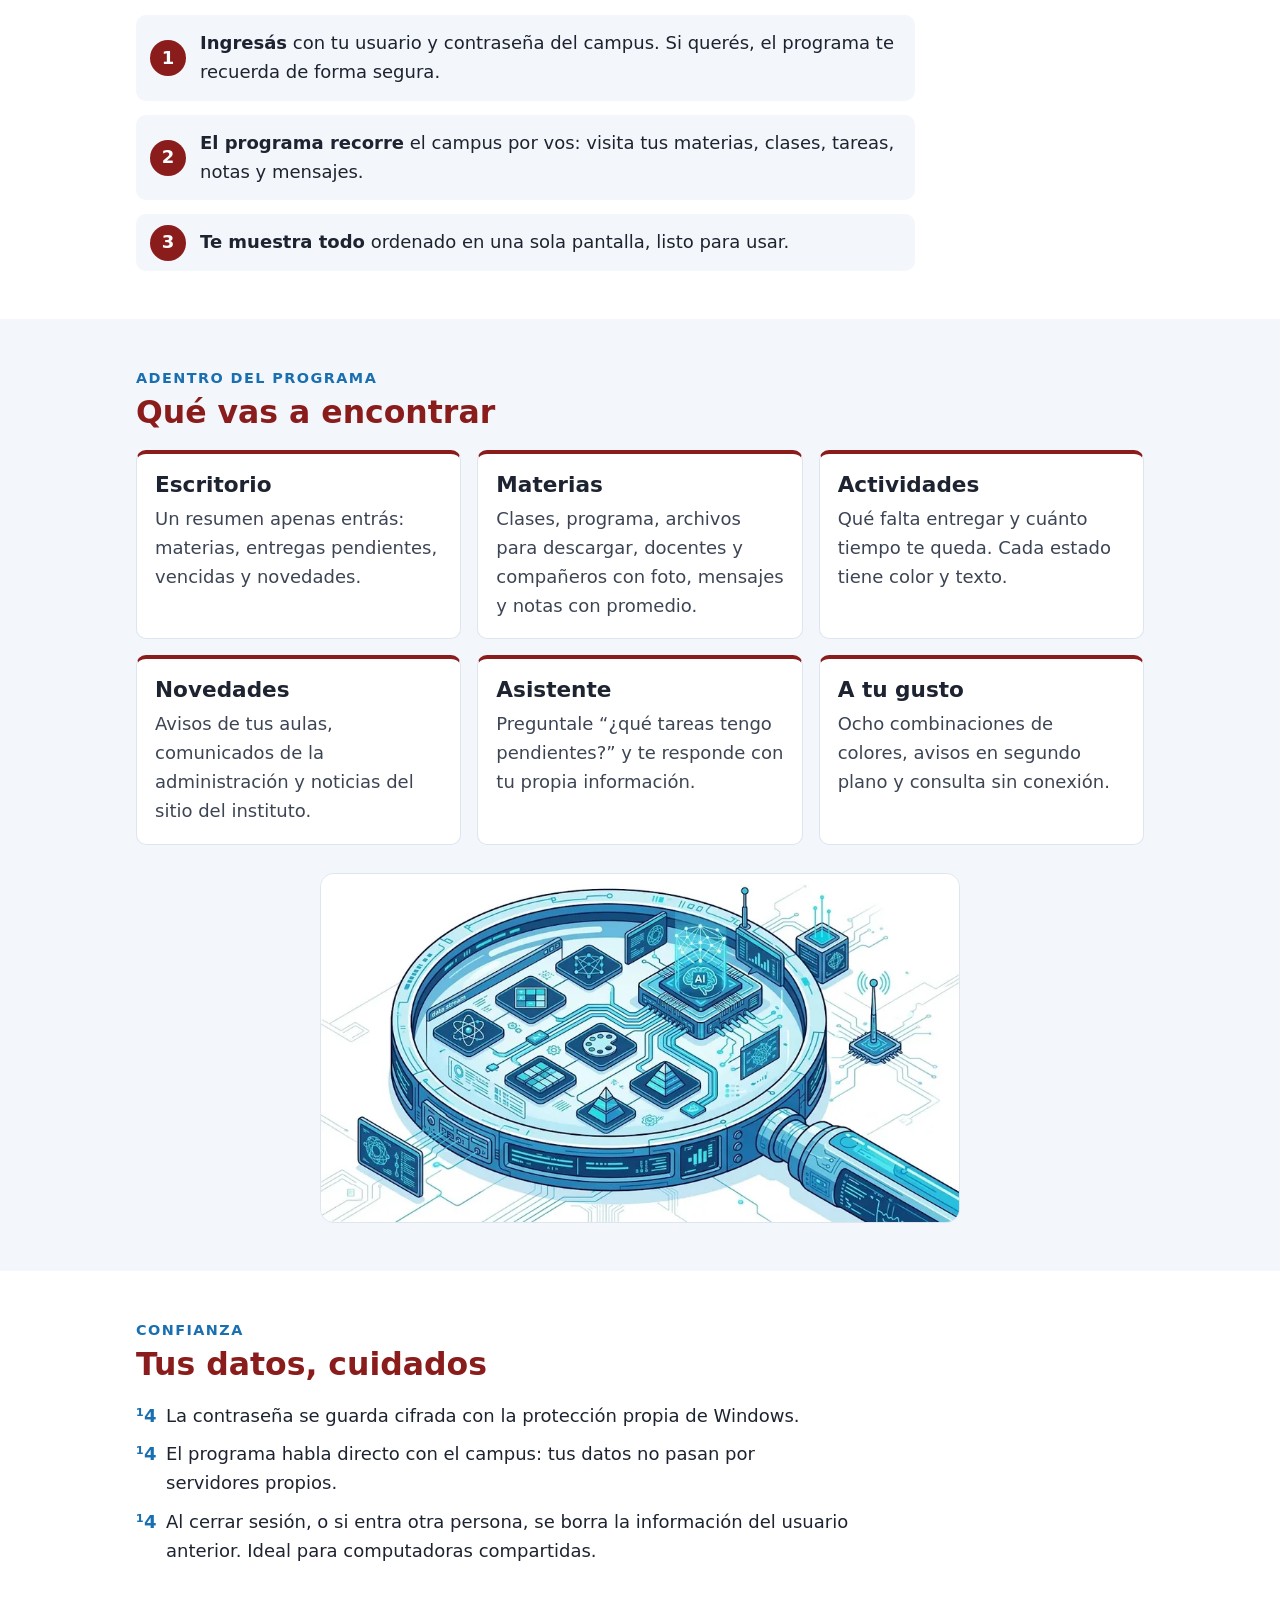
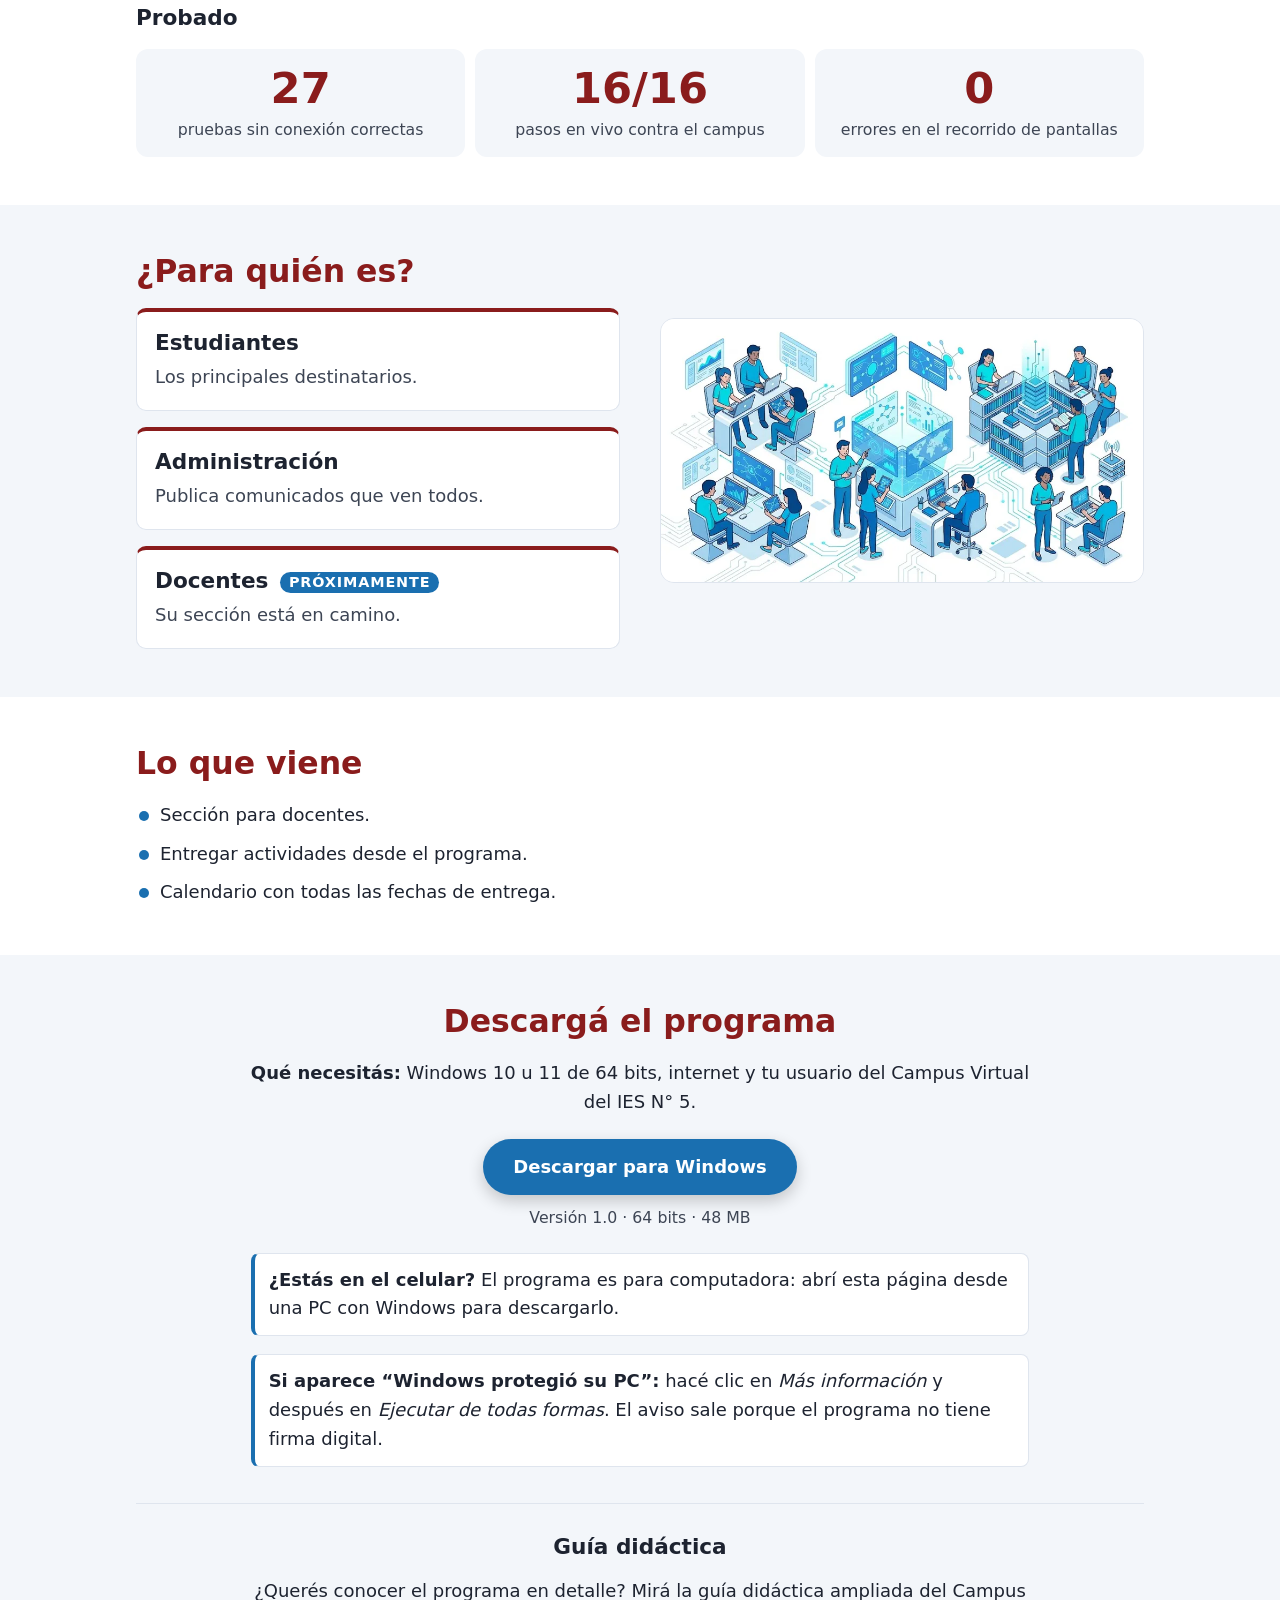
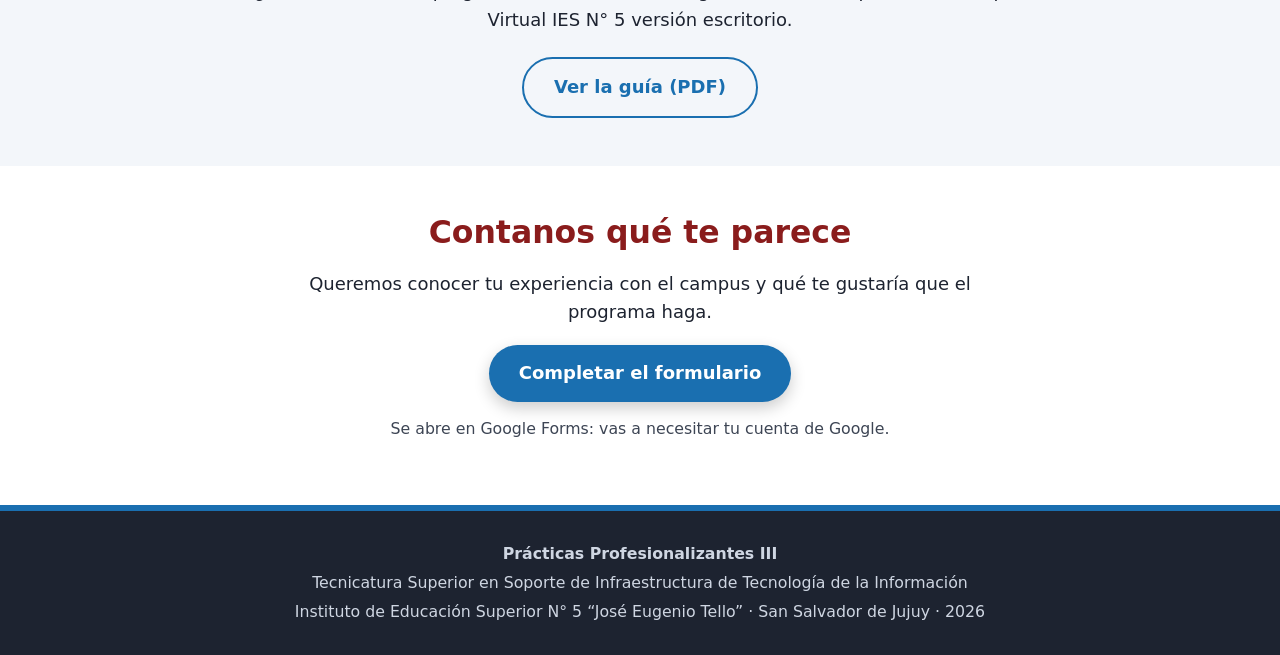
==== commit 4546918a: "Letra de 22px en celulares y lectura más clara (resultado de /arena) Solución ganadora del arena (4 " ====
--- a/index.html
+++ b/index.html
@@ -3,16 +3,18 @@
 <head>
 <meta charset="utf-8">
 <meta name="viewport" content="width=device-width, initial-scale=1">
+<meta name="color-scheme" content="light dark">
+<meta name="theme-color" content="#6a1414">
 <title>Campus Virtual IES N°&nbsp;5 — Aplicación de escritorio</title>
 <meta name="description" content="Proyecto de Prácticas Profesionalizantes III: una aplicación que reúne en una sola ventana el Campus Virtual del IES N°&nbsp;5 José Eugenio Tello.">
 <link rel="icon" href="escudo_ies5.png">
-<link rel="stylesheet" href="estilos.css?v=5">
+<link rel="stylesheet" href="estilos.css?v=6">
 </head>
 <body>
 
 <header class="hero">
   <div class="contenedor hero__inner">
-    <img class="hero__escudo" src="escudo_ies5.png" alt="Escudo del IES N°&nbsp;5 José Eugenio Tello">
+    <img class="hero__escudo" src="escudo_ies5.png" width="211" height="239" alt="Escudo del IES N°&nbsp;5 José Eugenio Tello">
     <p class="hero__inst">Instituto de Educación Superior N°&nbsp;5 “José Eugenio Tello”</p>
     <h1>Campus Virtual IES&nbsp;N°&nbsp;5<br><span>en tu escritorio</span></h1>
     <p class="hero__lead">Tus materias, clases, tareas y notas en una sola ventana, ordenadas y fáciles de entender.</p>
--- a/estilos.css
+++ b/estilos.css
@@ -6,7 +6,7 @@
   --azul: #1a6fb0;            /* texto, links e íconos azules */
   --titulo: #8a1c1c;
   --texto: #1d2330;
-  --suave: #4a5262;
+  --suave: #3d4554;           /* texto secundario: APCA Lc 92 sobre blanco y 87 sobre la franja */
   --fondo: #ffffff;
   --franja: #f3f6fa;
   --tarjeta: #ffffff;
@@ -18,11 +18,13 @@
   --t-cuerpo: 1rem;
   --t-grande: 1.2rem;         /* bajada de la portada, destacados y subtítulos */
   --t-h2: 1.75rem;
+
+  color-scheme: light dark;   /* barras y controles del navegador en el mismo modo que la página */
 }
 @media (prefers-color-scheme: dark) {
   :root {
     --texto: #e9edf3;
-    --suave: #cbd2dd;
+    --suave: #d5dbe4;         /* APCA Lc 81 o más sobre fondo, franja y tarjetas */
     --fondo: #12161d;
     --franja: #1a2029;
     --tarjeta: #212835;
@@ -33,9 +35,13 @@
 }
 
 * { box-sizing: border-box; }
-/* Tamaño base: 18px en computadora y 20px en celulares (37.5em = 600px) */
+/* Tamaño base: 18px en computadora, 22px en celulares (37.5em = 600px) y 20px en celulares
+   muy angostos (21.25em = 340px) o con el teléfono acostado (pantalla táctil de poca altura) */
 html { font-size: 112.5%; -webkit-text-size-adjust: 100%; text-size-adjust: 100%; }
-@media (max-width: 37.5em) { html { font-size: 125%; } }
+@media (max-width: 37.5em) { html { font-size: 137.5%; } }
+@media (max-width: 21.25em), (pointer: coarse) and (orientation: landscape) and (max-height: 32em) {
+  html { font-size: 125%; }
+}
 @media (prefers-reduced-motion: no-preference) { html { scroll-behavior: smooth; } }
 body {
   margin: 0;
@@ -63,11 +69,12 @@
   border-bottom: 10px solid var(--acento);
 }
 .hero__escudo { width: 110px; height: auto; filter: drop-shadow(0 4px 10px rgba(0,0,0,.35)); }
-.hero__inst { margin: 12px 0 0; opacity: .9; letter-spacing: .02em; }
+.hero__inst { margin: 12px 0 0; letter-spacing: .02em; }
 .hero h1 { font-size: clamp(1.8rem, 6vw, 3.2rem); margin: 10px 0 12px; }
-.hero h1 span { font-weight: 400; opacity: .92; }
+.hero h1 span { font-weight: 400; }
 .hero__lead { max-width: 640px; margin: 0 auto 26px; font-size: var(--t-grande); }
 .hero__nota { margin: 12px auto 0; font-size: var(--t-chico); }
+.hero__lead, .hero__nota { text-wrap: balance; }   /* texto centrado: renglones parejos */
 .hero__link { display: inline-block; margin-top: 18px; color: #fff; font-weight: 600; text-underline-offset: 3px; }
 
 .boton {
@@ -85,6 +92,9 @@
   transition: background .15s;
 }
 .boton--sec { background: transparent; color: var(--azul); border: 2px solid var(--azul); box-shadow: none; }
+/* Al tocar (celular) o hacer clic el botón cambia de color mientras se mantiene apretado */
+.boton:active { background: var(--acento-hover); }
+.boton--sec:active { background: var(--azul); color: var(--fondo); }
 /* Efectos al pasar el mouse solo donde hay mouse: en el celular quedarían "pegados" después de tocar */
 @media (hover: hover) {
   .boton:hover { background: var(--acento-hover); }
@@ -124,11 +134,14 @@
   display: inline-block; vertical-align: middle; margin-left: 4px; padding: 2px 9px;
   background: var(--acento); color: #fff; border-radius: 999px;
   font-size: var(--t-mini); font-weight: 700; letter-spacing: .06em; text-transform: uppercase;
+  white-space: nowrap;
 }
 
 .ilustracion { margin: 0; background: #fff; border: 1px solid var(--borde); border-radius: 14px; overflow: hidden; }
 .ilustracion img { display: block; width: 100%; }
 .ilustracion--ancha { max-width: 640px; margin: 28px auto 0; }
+/* En modo oscuro las ilustraciones (fondo blanco) se atenúan un poco para que no encandilen */
+@media (prefers-color-scheme: dark) { .ilustracion img { filter: brightness(.88); } }
 
 .cita {
   margin: 24px 0 0; padding: 16px 20px;
@@ -149,7 +162,8 @@
 
 .lista-check { list-style: none; padding: 0; margin: 0; display: grid; gap: 10px; }
 .lista-check li { padding-left: 30px; position: relative; }
-.lista-check li::before { content: "✔"; position: absolute; left: 0; color: var(--azul); font-weight: 700; }
+/* \FE0E pide el tilde como texto: sin eso, algunos celulares lo dibujan como emoji y no toma el color */
+.lista-check li::before { content: "¹4\FE0E"; position: absolute; left: 0; color: var(--azul); font-weight: 700; }
 
 .lista-punto { list-style: none; padding: 0; margin: 0; display: grid; gap: 10px; }
 .lista-punto li { padding-left: 24px; position: relative; }
@@ -162,13 +176,6 @@
 .cifra { background: var(--franja); border-radius: 12px; padding: 16px 8px; text-align: center; }
 .cifra strong { display: block; font-size: clamp(1.6rem, 7vw, 2.4rem); line-height: 1.1; color: var(--titulo); }
 .cifra span { display: block; margin-top: 6px; font-size: var(--t-chico); line-height: 1.4; color: var(--suave); }
-/* En celulares, cada cifra en su propia fila (número a la izquierda) para que el texto entre */
-@media (max-width: 37.5em) {
-  .cifras { grid-template-columns: 1fr; }
-  .cifra { display: flex; align-items: center; gap: 14px; padding: 12px 16px; text-align: left; }
-  .cifra strong { flex: 0 0 5rem; text-align: center; }
-  .cifra span { margin: 0; }
-}
 
 .descarga, .cierre { text-align: center; }
 .descarga p, .cierre p { margin-left: auto; margin-right: auto; }
@@ -185,11 +192,56 @@
 .pie { background: #1d2330; color: #cfd6e2; text-align: center; padding: 26px 0; font-size: var(--t-chico); border-top: 6px solid var(--acento); }
 .pie p { margin: 4px 0; }
 
+/* ===== Celulares (hasta 600px) =====
+   Para leer con el teléfono en la mano o un poco más lejos: letra base de 22px (ver html, arriba),
+   el texto que hay que leer en el color principal, botones grandes a todo el ancho y
+   párrafos alineados a la izquierda, que se siguen mejor que los centrados. */
+@media (max-width: 37.5em) {
+  :root {
+    --t-chico: .9rem;           /* notas: casi del tamaño del cuerpo */
+    --t-grande: 1.15rem;
+    --t-h2: 1.6rem;             /* con la letra base más grande, los títulos crecen menos */
+  }
+  /* Renglones cortos: con un poco menos de interlineado cada párrafo se lee como un bloque */
+  body { line-height: 1.5; }
+
+  .hero { padding: 32px 0 44px; }
+  .hero__escudo { width: 88px; }
+  .hero__lead { line-height: 1.4; }
+
+  .boton {
+    display: block; width: 100%; max-width: 24rem; margin-left: auto; margin-right: auto;
+    padding: 16px 20px; line-height: 1.25; text-align: center; text-wrap: balance;
+  }
+
+  .seccion, .franja { padding-top: 40px; padding-bottom: 40px; }
+
+  /* Las descripciones son contenido, no notas: mismo color que el resto del texto */
+  .tarjeta p { color: var(--texto); }
+
+  /* Número alineado con el primer renglón y menos sangría, para que el texto tenga más ancho */
+  .pasos li { padding: 16px 16px 16px calc(1.5rem + 26px); }
+  .pasos li::before { left: 12px; top: 16px; transform: none; width: 1.5rem; height: 1.5rem; }
+
+  /* Cada cifra en su propia fila (número a la izquierda) para que el texto entre */
+  .cifras { grid-template-columns: 1fr; }
+  .cifra { display: flex; flex-wrap: wrap; align-items: center; gap: 4px 14px; padding: 12px 16px; text-align: left; }
+  .cifra strong { flex: 0 0 5rem; text-align: center; }
+  .cifra span { flex: 1 1 6em; margin: 0; font-size: var(--t-cuerpo); color: var(--texto); }
+
+  .descarga, .cierre { text-align: left; }
+}
+/* Teléfono acostado: portada más baja para que el botón principal aparezca antes */
+@media (pointer: coarse) and (orientation: landscape) and (max-height: 32em) {
+  .hero { padding: 24px 0 32px; }
+  .hero__escudo { width: 64px; }
+}
+
 /* Formulario */
 .barra { background: var(--bordo); color: #fff; }
 .barra__inner { display: flex; align-items: center; gap: 12px; padding: 10px 16px; }
 .barra__escudo { width: 34px; height: auto; }
 .barra__titulo { font-weight: 700; }
-.barra__volver { color: #fff; text-decoration: none; margin-right: auto; font-weight: 600; }
+.barra__volver { color: #fff; text-decoration: none; margin-right: auto; font-weight: 600; white-space: nowrap; }
 .form-titulo { color: var(--titulo); margin-top: 0; }
 .seccion a:not(.boton) { color: var(--azul); font-weight: 600; }
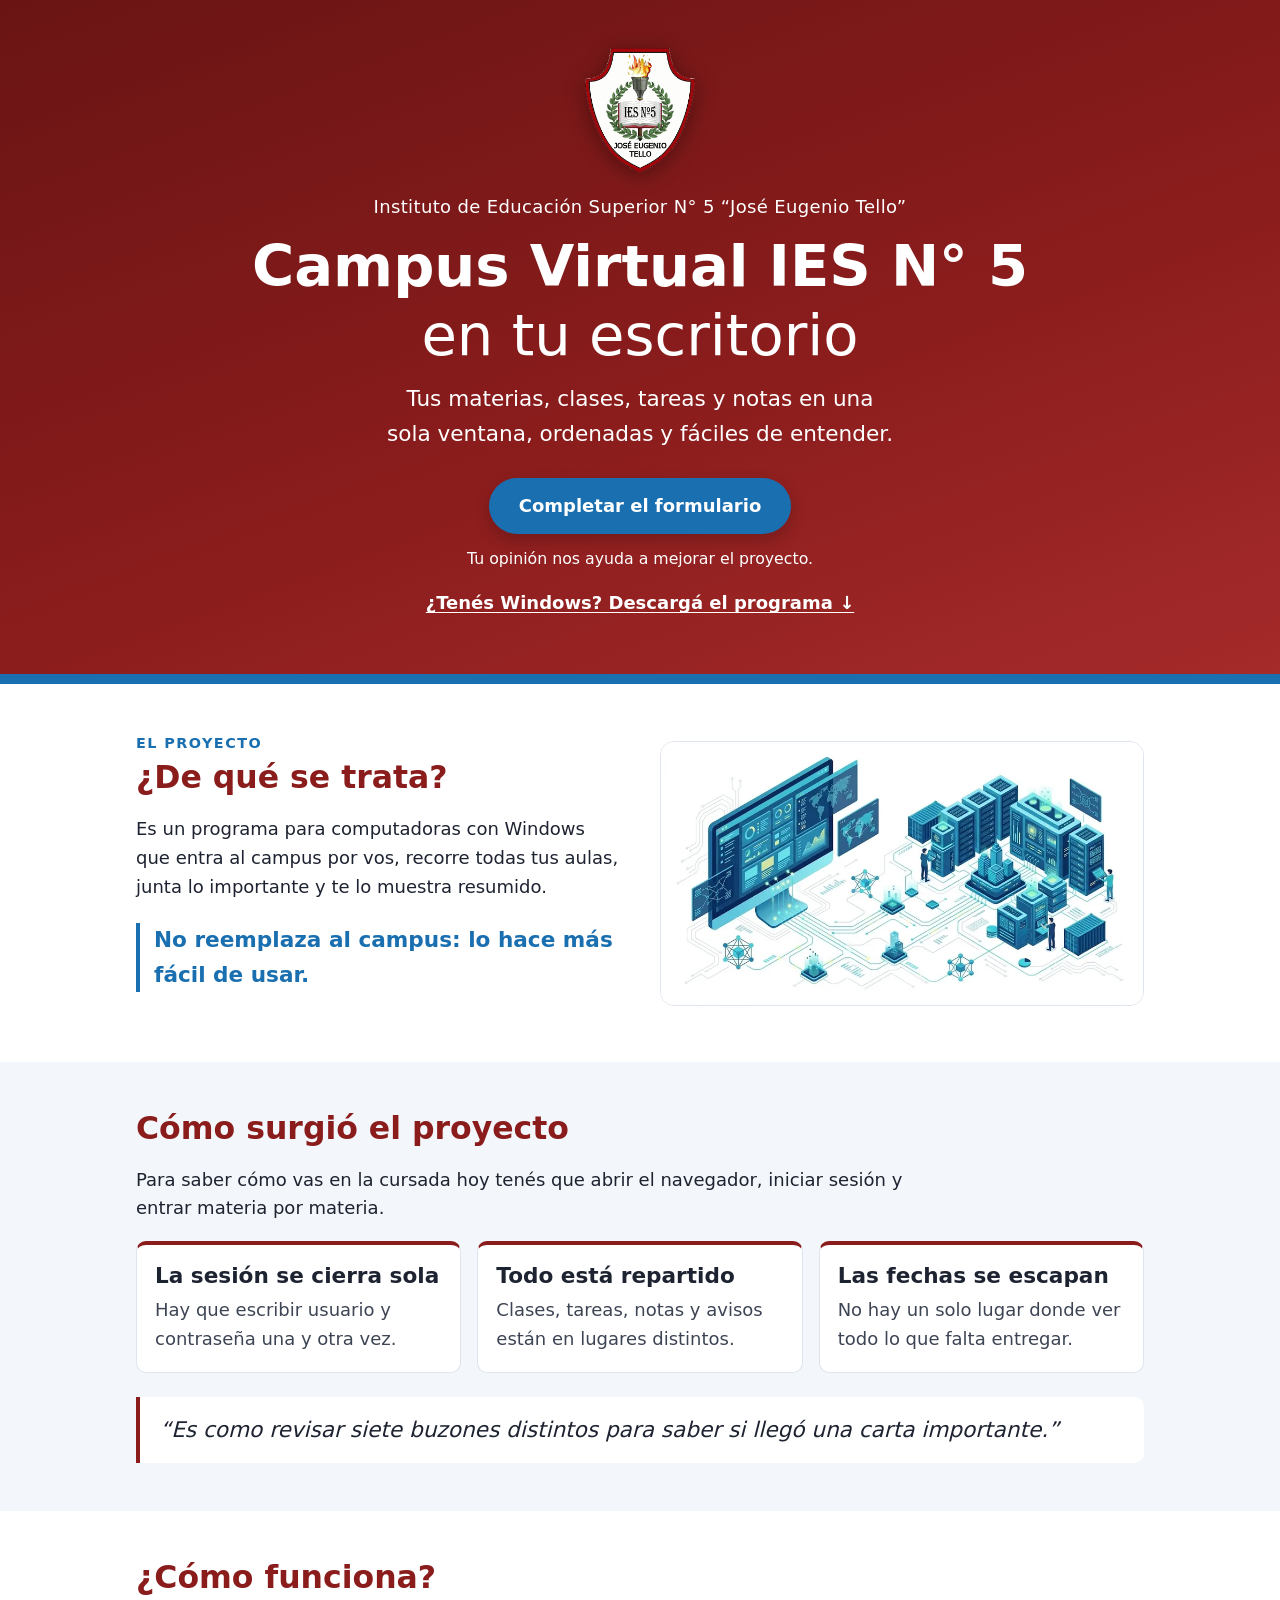
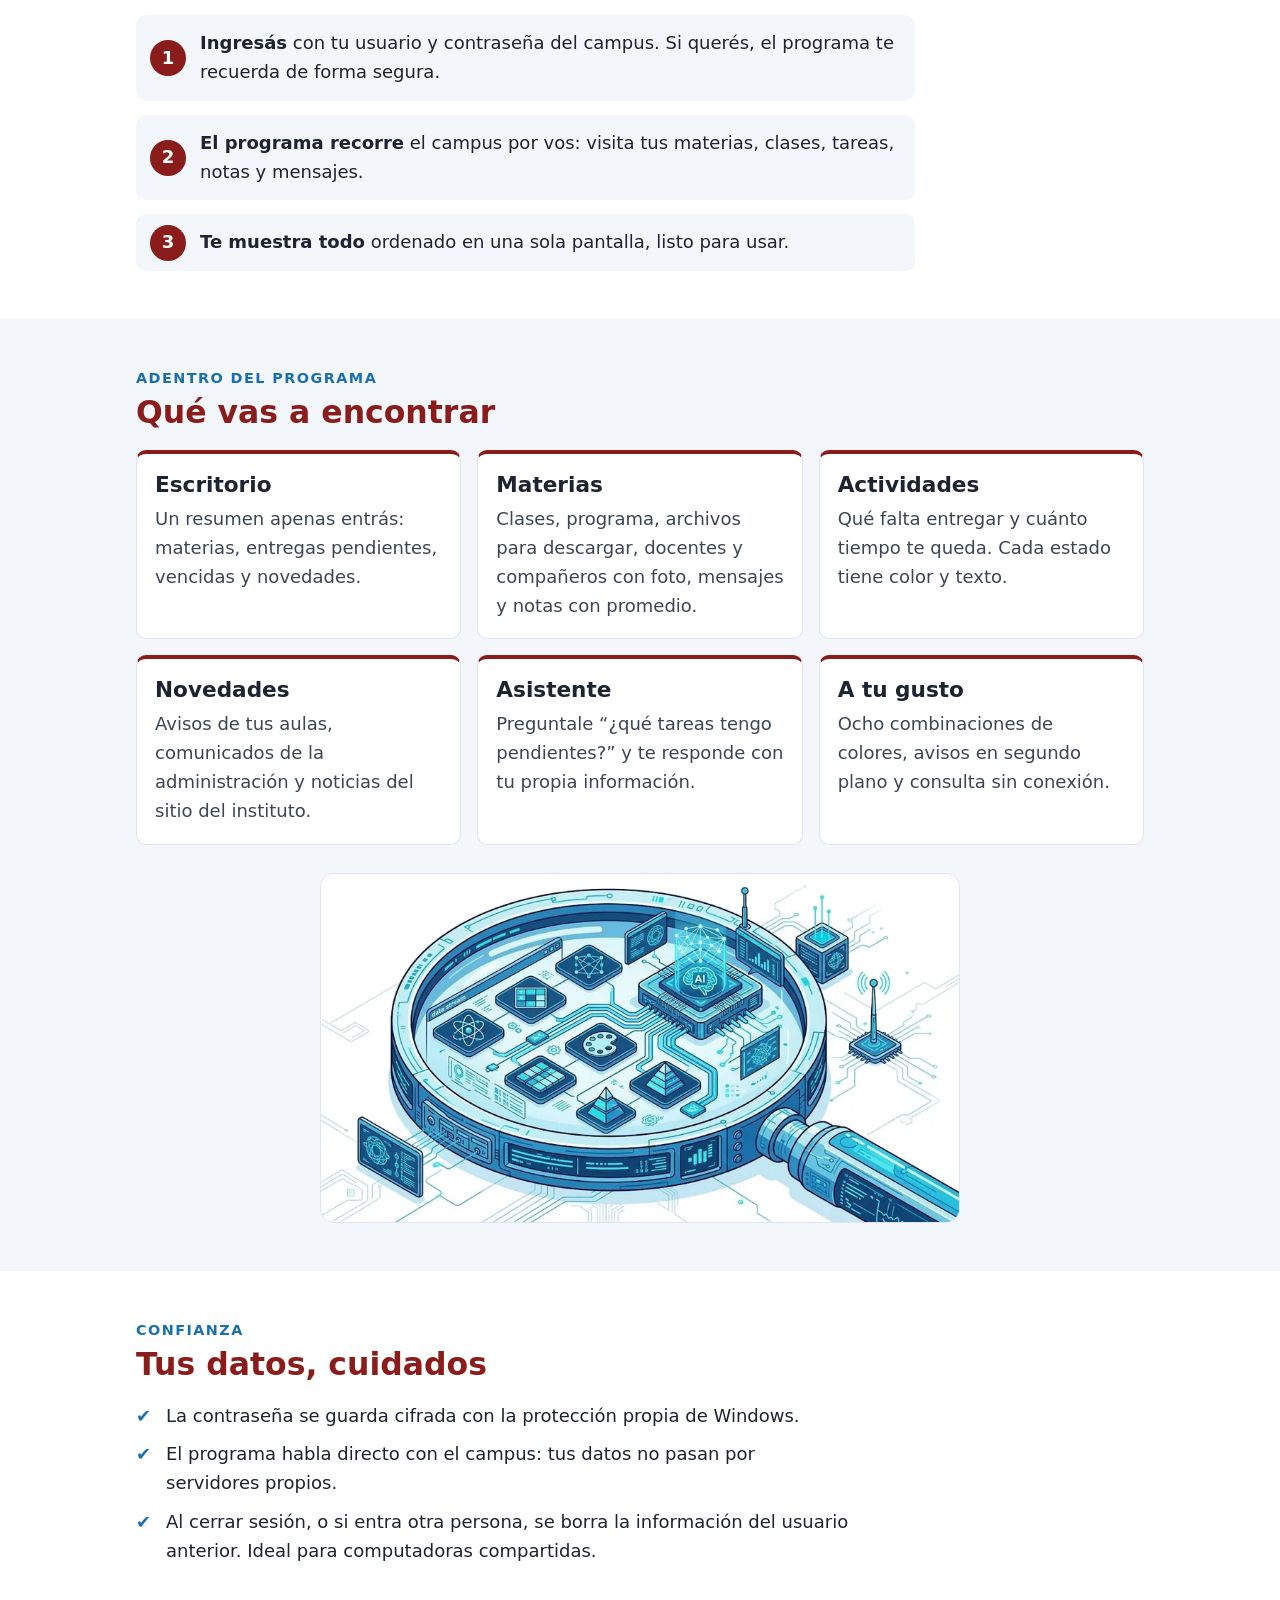
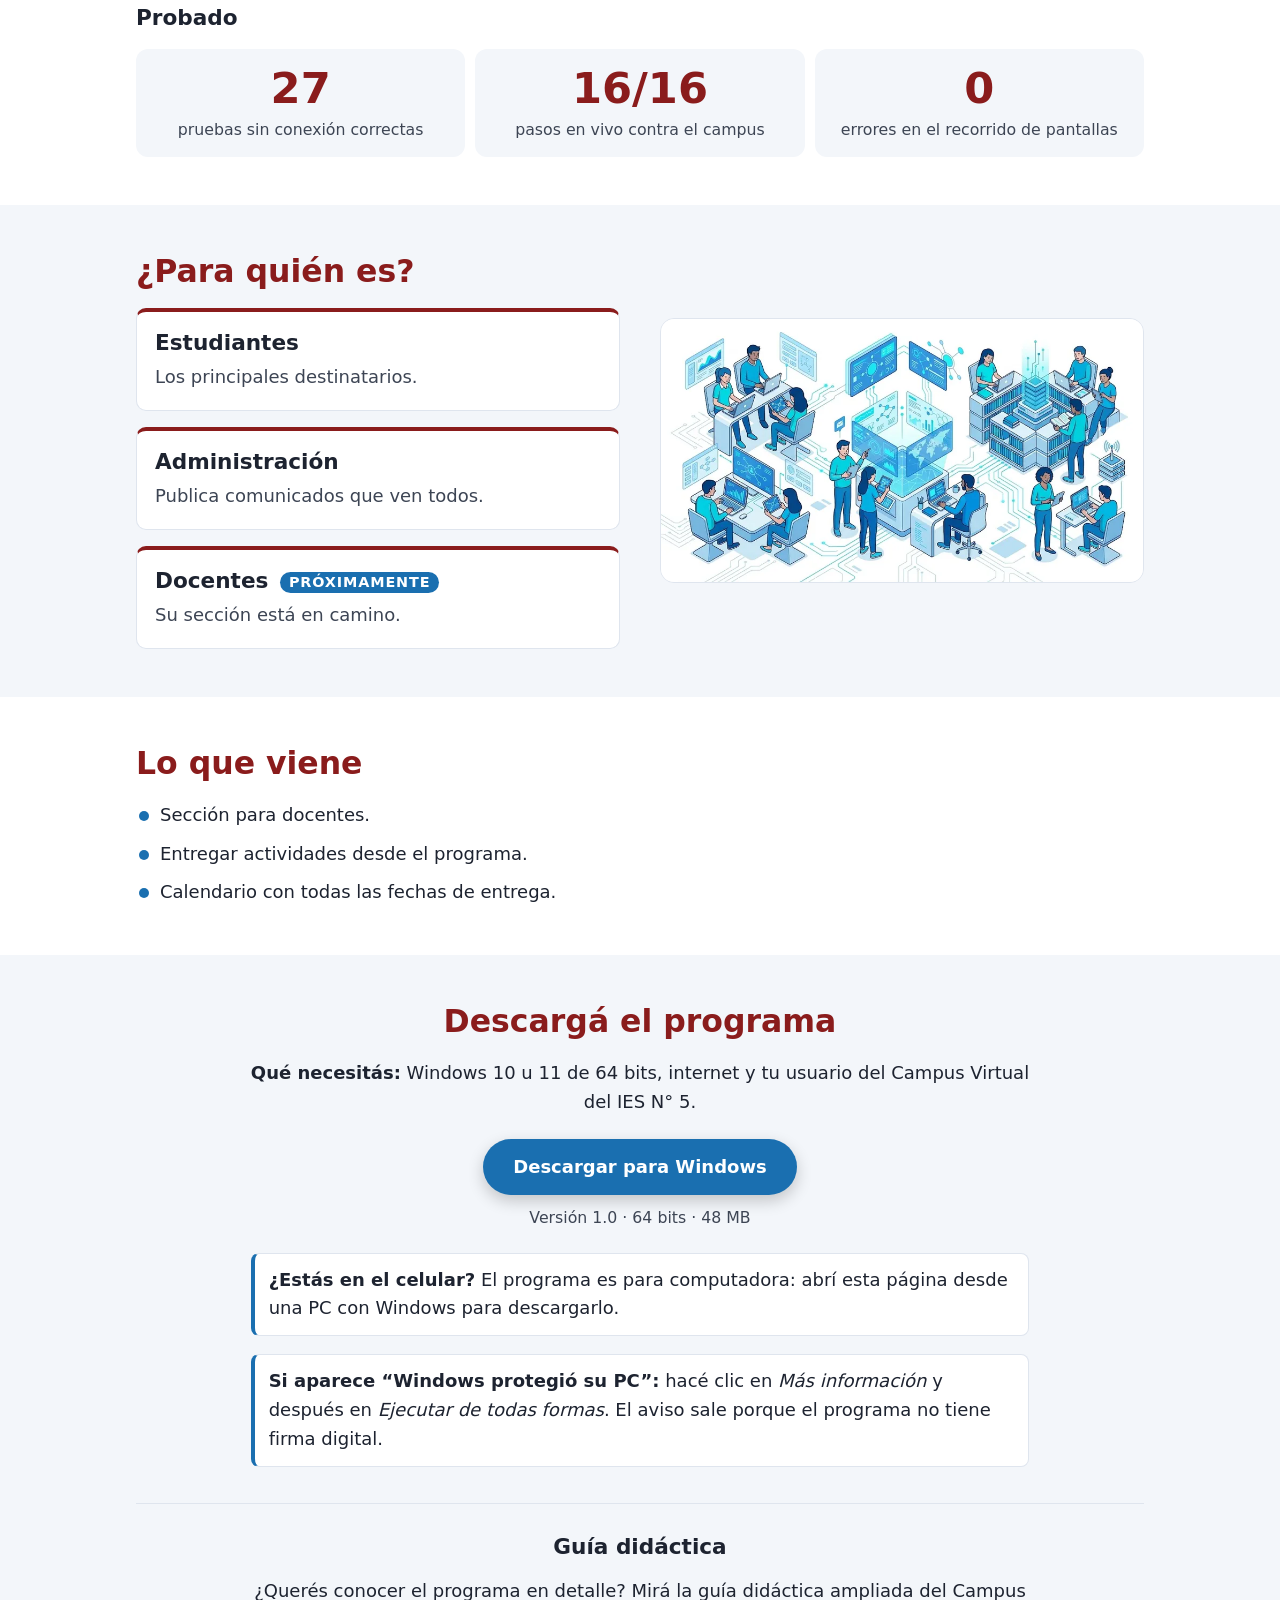
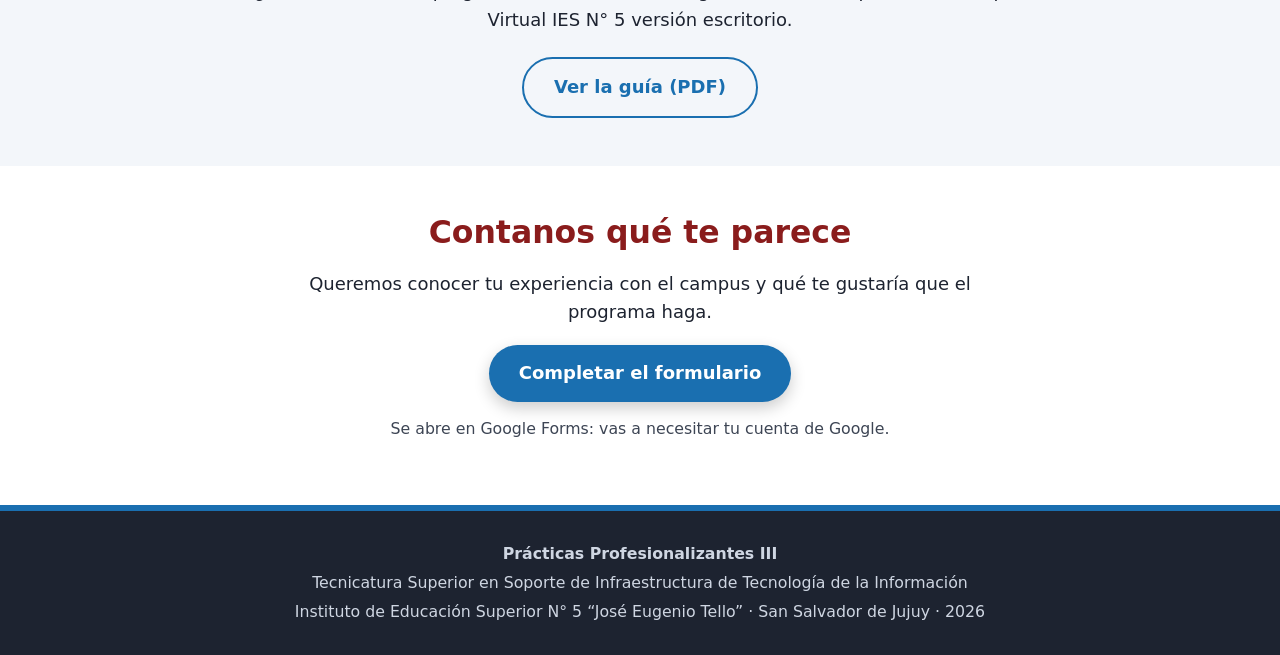
==== commit 3dc6e667: "Corregir el tilde de las listas (se veía "¹4" en vez de ✔) Co-Authored-By: Claude Opus 5.5 <noreply@" ====
--- a/index.html
+++ b/index.html
@@ -8,7 +8,7 @@
 <title>Campus Virtual IES N°&nbsp;5 — Aplicación de escritorio</title>
 <meta name="description" content="Proyecto de Prácticas Profesionalizantes III: una aplicación que reúne en una sola ventana el Campus Virtual del IES N°&nbsp;5 José Eugenio Tello.">
 <link rel="icon" href="escudo_ies5.png">
-<link rel="stylesheet" href="estilos.css?v=6">
+<link rel="stylesheet" href="estilos.css?v=7">
 </head>
 <body>
 
--- a/estilos.css
+++ b/estilos.css
@@ -163,7 +163,7 @@
 .lista-check { list-style: none; padding: 0; margin: 0; display: grid; gap: 10px; }
 .lista-check li { padding-left: 30px; position: relative; }
 /* \FE0E pide el tilde como texto: sin eso, algunos celulares lo dibujan como emoji y no toma el color */
-.lista-check li::before { content: "¹4\FE0E"; position: absolute; left: 0; color: var(--azul); font-weight: 700; }
+.lista-check li::before { content: "\2714\FE0E"; position: absolute; left: 0; color: var(--azul); font-weight: 700; }
 
 .lista-punto { list-style: none; padding: 0; margin: 0; display: grid; gap: 10px; }
 .lista-punto li { padding-left: 24px; position: relative; }
